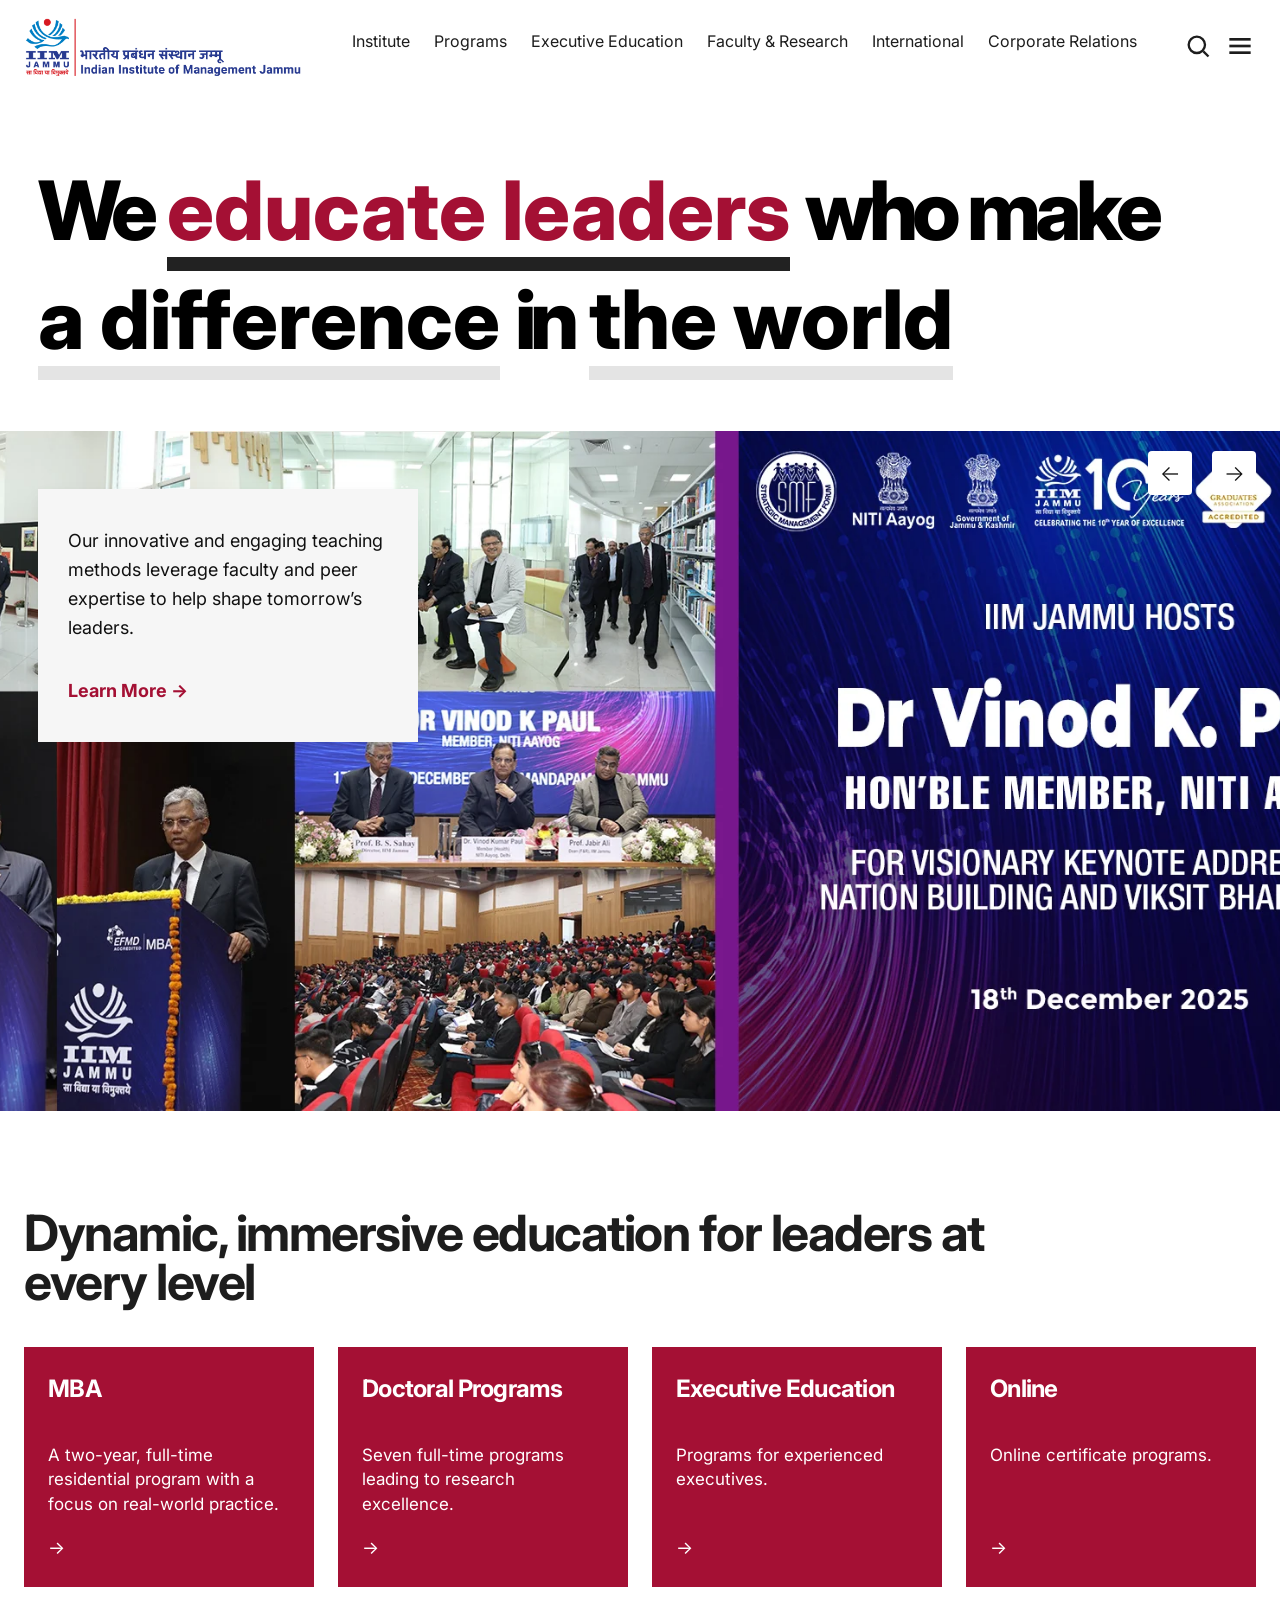
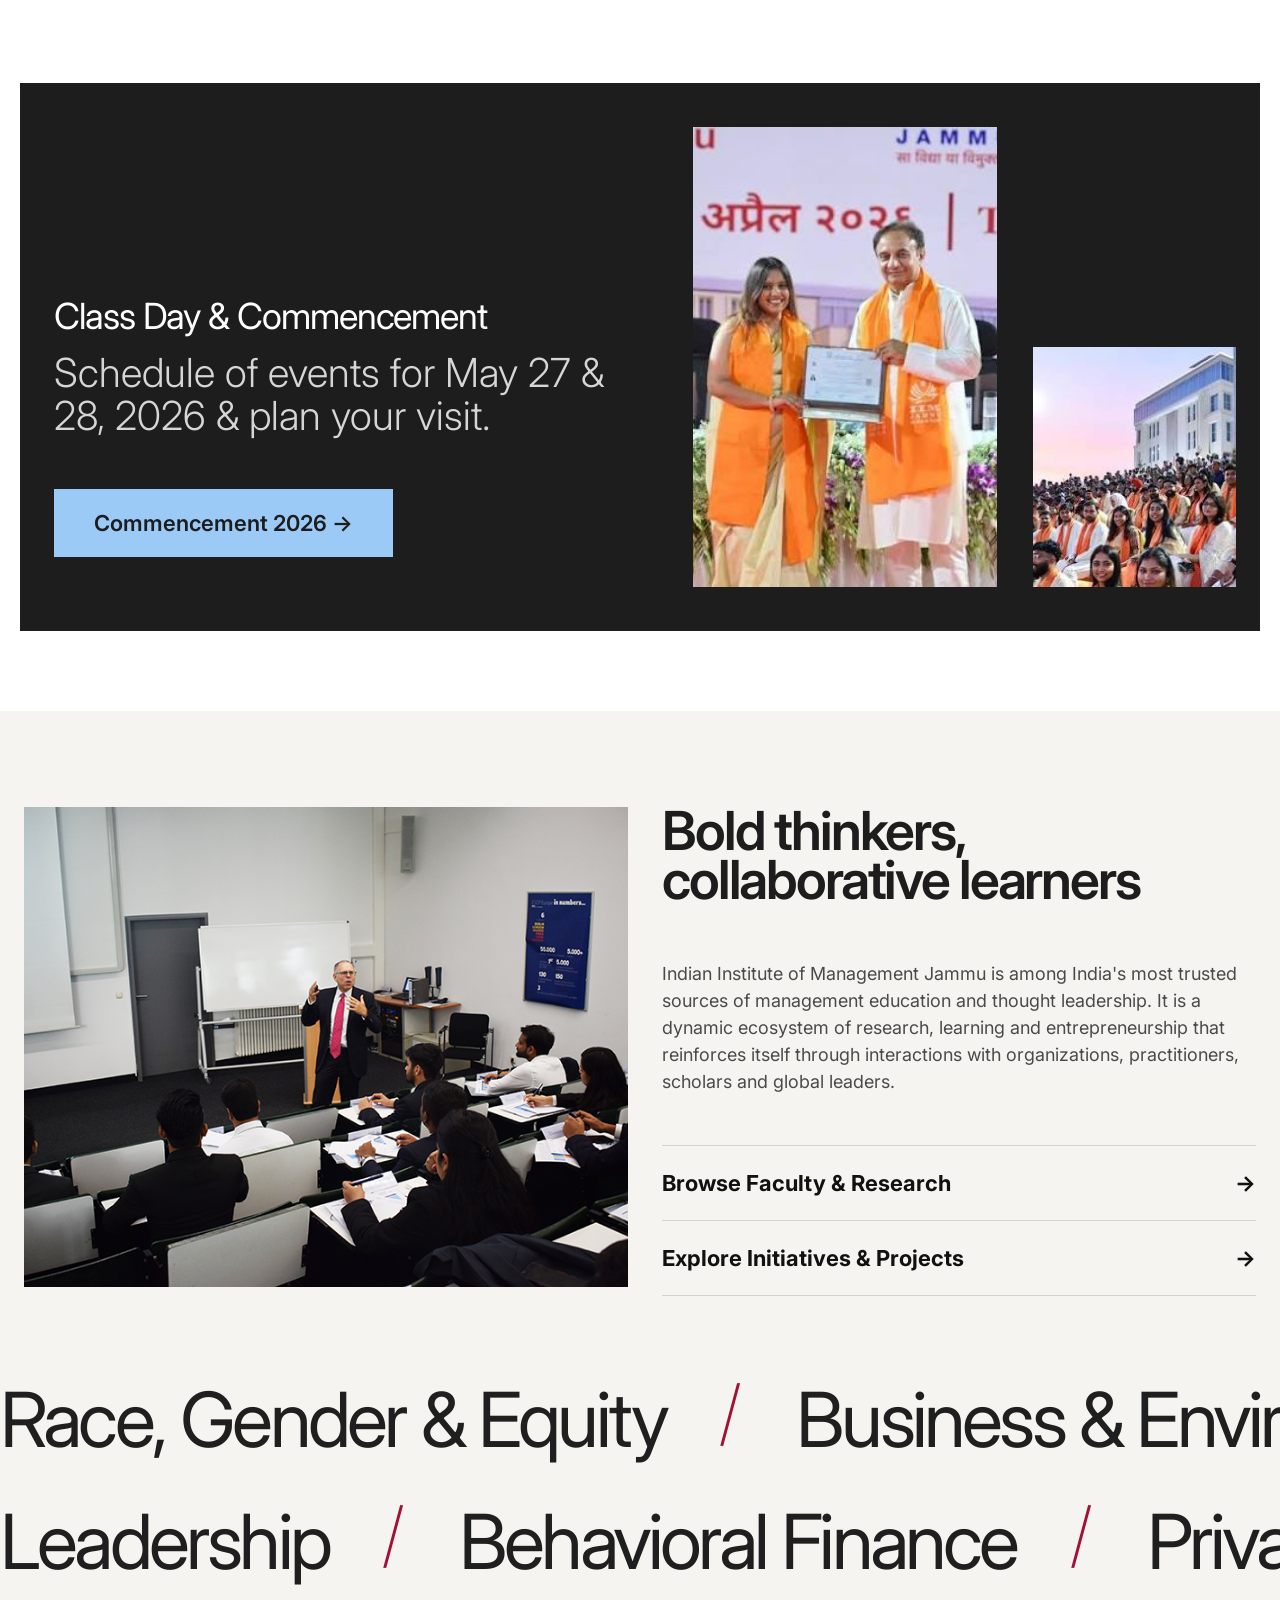
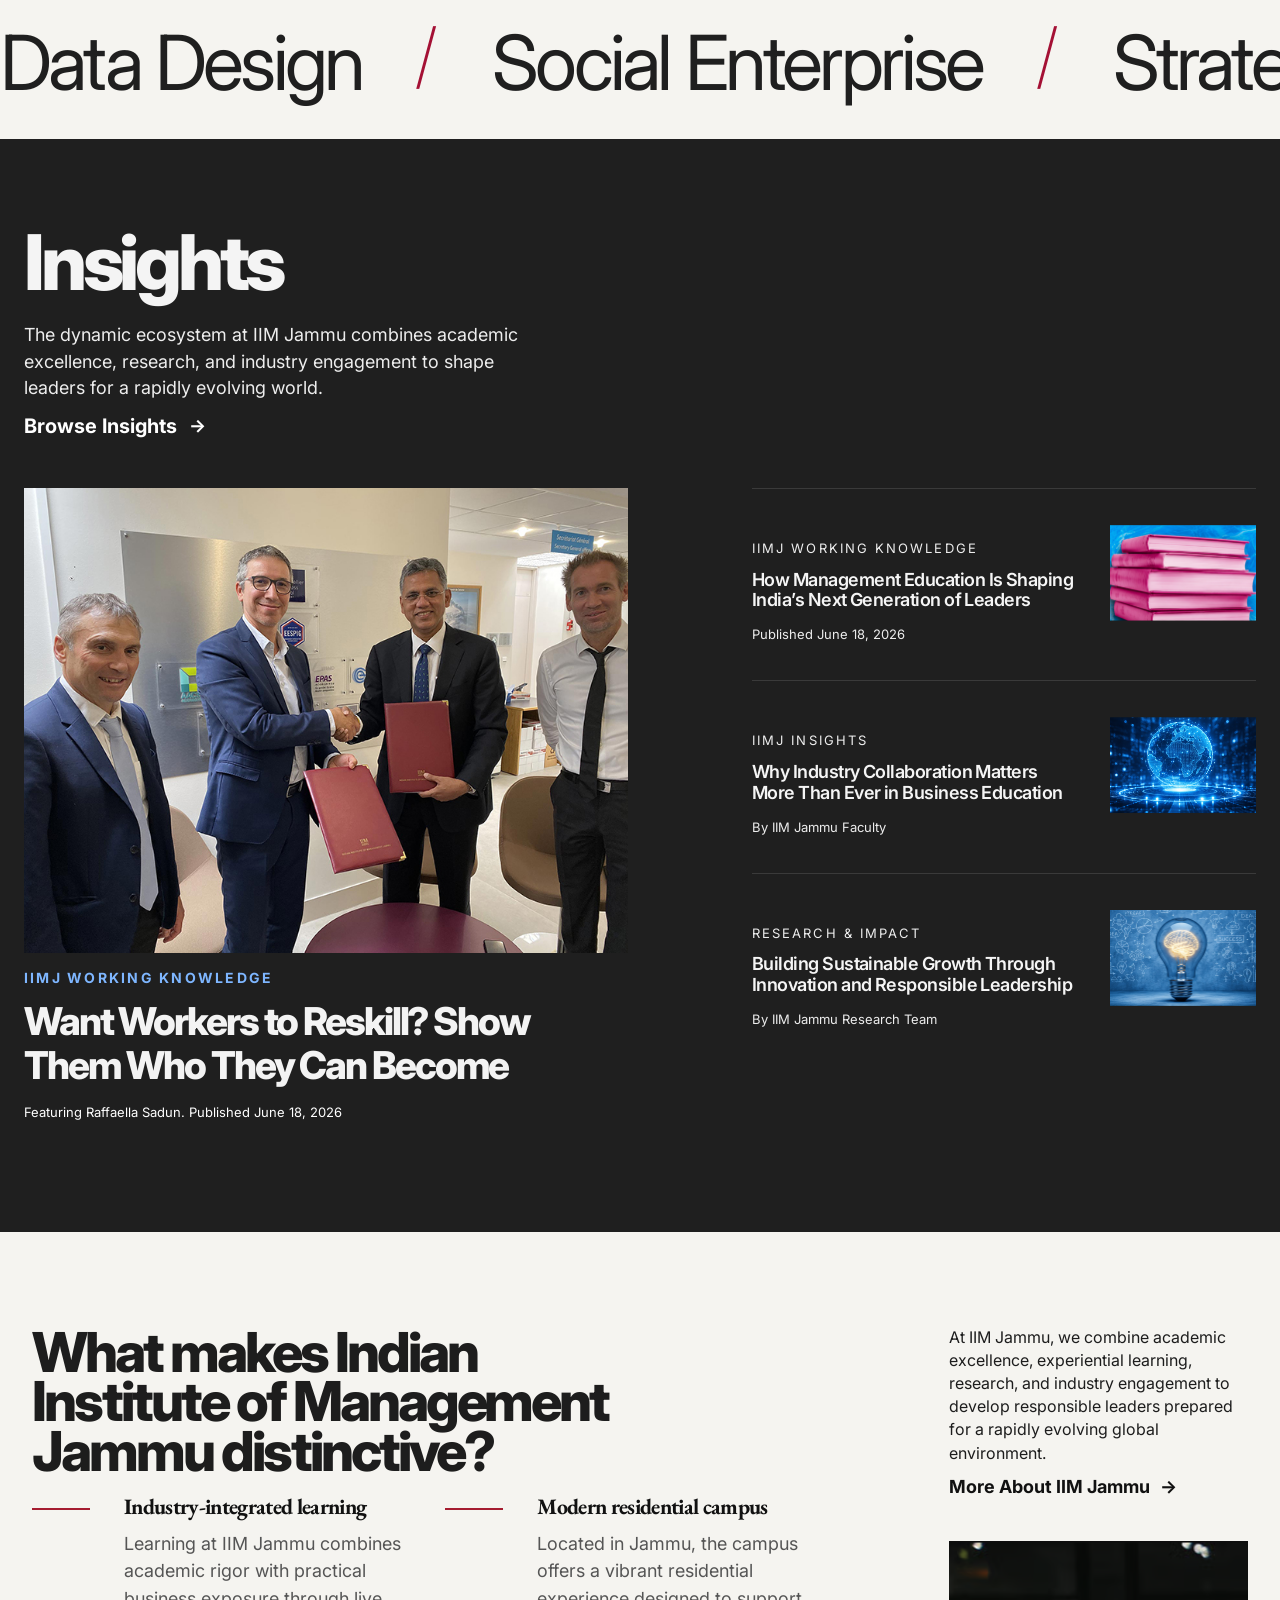
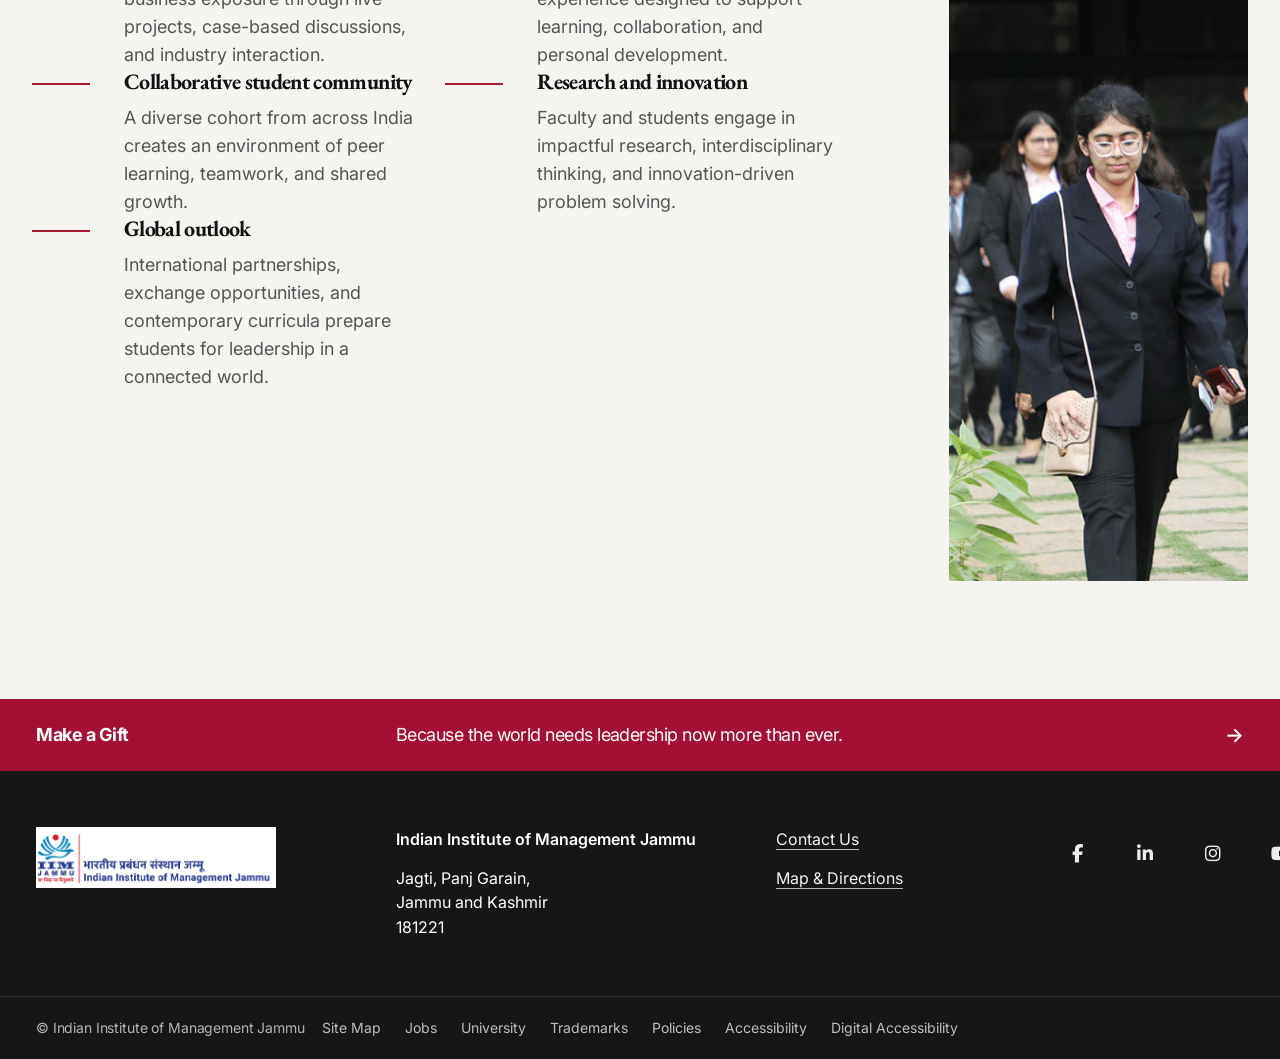
==== index.html @ bc2ea393 "Updated homepage layout and navigation" ====
<!doctype html>
<html lang="en">
  <head>
    <meta charset="UTF-8" />
    <meta name="viewport" content="width=device-width, initial-scale=1.0" />
    <title>IIM Jammu</title>
    <!-- Bootstrap Local -->
    <link rel="stylesheet" href="assets/vendor/bootstrap/bootstrap.min.css" />
    <!-- Google Fonts -->
    <link rel="preconnect" href="https://fonts.googleapis.com" />
    <link rel="preconnect" href="https://fonts.gstatic.com" crossorigin />
    <link
      href="https://fonts.googleapis.com/css2?family=EB+Garamond:wght@400;500;700;800&family=Inter:wght@300;400;500;600;700&display=swap"
      rel="stylesheet"
    />
    <link
      rel="stylesheet"
      href="https://cdnjs.cloudflare.com/ajax/libs/font-awesome/6.7.2/css/all.min.css"
    />
    <!-- Main CSS -->
    <link rel="stylesheet" href="assets/css/main.css" />
    <!-- Header (Home only) -->
    <link rel="stylesheet" href="assets/css/header-home.css" />
  </head>
  <body>
    <header class="site-header header--transparent">
      <div class="container-fluid">
        <div class="header-left">
          <!-- Logo -->

          <div class="site-logo">
            <a href="index.html">
              <img src="assets/images/logo/logo_0.png" alt="IIMJ Logo" />

              <!-- <span>IIM Jammu</span> -->
            </a>
          </div>
        </div>
        <div class="header-center">
          <!-- Desktop Navigation -->

          <nav class="desktop-nav">
            <ul class="nav-list">
              <li class="nav-item">
                <button class="nav-link">Institute</button>
                <div class="dropdown">
                  <ul class="dropdown-list">
                    <li>
                      <a href="about.html"> About IIMJ </a>
                    </li>

                    <li>
                      <a href="#"> Board of Governors </a>
                    </li>

                    <li>
                      <a href="#"> Alumni </a>
                    </li>

                    <li>
                      <a href="#"> Organisation Structure </a>
                    </li>

                    <li>
                      <a href="#"> Vision, Mission & Core <br />Values </a>
                    </li>

                    <li>
                      <a href="#"> Library </a>
                    </li>

                    <li>
                      <a href="#"> Director's Message </a>
                    </li>

                    <li>
                      <a href="#"> Infrastructure </a>
                    </li>
                  </ul>
                </div>
              </li>

              <li class="nav-item">
                <button class="nav-link">Programs</button>
                <div class="dropdown">
                  <ul class="dropdown-list">
                    <li>
                      <a href="#"> Academic Programs </a>
                    </li>

                    <li>
                      <a href="#"> Doctoral Program </a>
                    </li>

                    <li>
                      <a href="#"> Executive Programs </a>
                    </li>

                    <li>
                      <a href="#"> Certificate Programs </a>
                    </li>
                  </ul>
                </div>
              </li>

              <li class="nav-item">
                <button class="nav-link">Executive Education</button>
                <div class="dropdown">
                  <ul class="dropdown-list">
                    <li>
                      <a href="#"> Management Development Program </a>
                    </li>

                    <li>
                      <a href="#"> Faculty Development <br />Program </a>
                    </li>

                    <li>
                      <a href="#"> Consultancy </a>
                    </li>
                  </ul>
                </div>
              </li>

              <li class="nav-item">
                <button class="nav-link">Faculty & Research</button>
                <div class="dropdown">
                  <ul class="dropdown-list">
                    <li>
                      <a href="#"> Faculty </a>
                    </li>

                    <li>
                      <a href="#"> Research@IIMJ </a>
                    </li>

                    <li>
                      <a href="#"> Centre of Excellence </a>
                    </li>
                  </ul>
                </div>
              </li>

              <li class="nav-item">
                <button class="nav-link">International</button>
                <div class="dropdown">
                  <ul class="dropdown-list">
                    <li>
                      <a href="#"> About IR </a>
                    </li>

                    <li>
                      <a href="#"> Exchange Programs </a>
                    </li>

                    <li>
                      <a href="#"> Our Partners </a>
                    </li>

                    <li>
                      <a href="#"> Gallery </a>
                    </li>

                    <li>
                      <a href="#"> Contact Us </a>
                    </li>
                  </ul>
                </div>
              </li>

              <li class="nav-item">
                <button class="nav-link">Corporate Relations</button>
                <div class="dropdown">
                  <ul class="dropdown-list">
                    <li>
                      <a href="#"> Overview </a>
                    </li>

                    <li>
                      <a href="#"> Placement Process and Calendar </a>
                    </li>

                    <li>
                      <a href="#"> Summer Placements </a>
                    </li>

                    <li>
                      <a href="#"> Final Placements </a>
                    </li>

                    <li>
                      <a href="#"> Industry Interaction </a>
                    </li>

                    <li>
                      <a href="#"> Contact Us </a>
                    </li>
                  </ul>
                </div>
              </li>

              <!-- <li class="nav-item">
                <button class="nav-link">Life@IIMJ</button>
                <div class="dropdown">
                  <ul class="dropdown-list"></ul>
                </div>
              </li> -->
            </ul>
          </nav>
        </div>
        <div class="header-right">
          <!-- 3. Header Actions -->
          <!-- <div class="header-actions">
            <button class="header-search">Search</button>
            <button class="header-hamburger" data-menu-toggle>Menu</button>
          </div> -->
          <div class="header-actions">
            <!-- Search -->

            <button class="header-search" aria-label="Search">
              <svg
                width="28"
                height="28"
                viewBox="0 0 24 24"
                fill="none"
                stroke="currentColor"
                stroke-width="2"
              >
                <circle cx="11" cy="11" r="7"></circle>

                <line x1="16.6" y1="16.6" x2="21" y2="21"></line>
              </svg>
            </button>

            <!-- Menu -->

            <button class="header-hamburger" data-menu-toggle aria-label="Menu">
              <svg
                width="32"
                height="32"
                viewBox="0 0 24 24"
                fill="none"
                stroke="currentColor"
                stroke-width="2"
              >
                <line x1="4" y1="7" x2="20" y2="7"></line>

                <line x1="4" y1="12" x2="20" y2="12"></line>

                <line x1="4" y1="17" x2="20" y2="17"></line>
              </svg>
            </button>
          </div>
        </div>
        <!-- 4. Mobile Overlay -->
        <!-- =====================================================
OVERLAY MENU
STEP 4.13
Vertical Navigation
===================================================== -->

        <div class="global-menu">
          <!-- ==================================
  TOP
  =================================== -->

          <div class="global-menu-top">
            <!-- logo -->

            <a href="index.html" class="overlay-logo">
              <img src="assets/images/logo/logo_0.png" alt="IIM Jammu" />
            </a>

            <!-- actions -->

            <div class="overlay-actions">
              <!-- Search -->

              <button class="overlay-search" aria-label="Search">
                <svg
                  width="26"
                  height="26"
                  viewBox="0 0 24 24"
                  fill="none"
                  stroke="currentColor"
                  stroke-width="1.8"
                  stroke-linecap="round"
                  stroke-linejoin="round"
                >
                  <circle cx="11" cy="11" r="7"></circle>

                  <line x1="16.6" y1="16.6" x2="21" y2="21"></line>
                </svg>
              </button>

              <!-- Close -->

              <button class="menu-close" aria-label="Close">
                <svg
                  width="26"
                  height="26"
                  viewBox="0 0 24 24"
                  fill="none"
                  stroke="currentColor"
                  stroke-width="1.8"
                  stroke-linecap="round"
                  stroke-linejoin="round"
                >
                  <line x1="5" y1="5" x2="19" y2="19"></line>

                  <line x1="19" y1="5" x2="5" y2="19"></line>
                </svg>
              </button>
            </div>
          </div>

          <!-- ==================================
  MIDDLE
  =================================== -->

          <div class="global-menu-middle">
            <!-- LEFT -->

            <div class="global-menu-nav">
              <nav class="mobile-nav">
                <ul class="mobile-nav-list">
                  <li class="mobile-item">
                    <button class="mobile-link" data-panel="Institute">
                      Institute
                    </button>
                  </li>

                  <li class="mobile-item">
                    <button class="mobile-link" data-panel="Programs">
                      Programs
                    </button>
                  </li>

                  <li class="mobile-item">
                    <button
                      class="mobile-link"
                      data-panel="Executive Education"
                    >
                      Executive Education
                    </button>
                  </li>

                  <li class="mobile-item">
                    <button class="mobile-link" data-panel="Faculty & Research">
                      Faculty & Research
                    </button>
                  </li>

                  <li class="mobile-item">
                    <button class="mobile-link" data-panel="International">
                      International
                    </button>
                  </li>

                  <li class="mobile-item">
                    <button
                      class="mobile-link"
                      data-panel="Corporate Relations"
                    >
                      Corporate Relations
                    </button>
                  </li>

                  <li class="mobile-item">
                    <button class="mobile-link" data-panel="Life@IIMJ">
                      Life@IIMJ
                    </button>
                  </li>

                  <li class="mobile-item">
                    <button class="mobile-link" data-panel="Srinagar">
                      Srinagar
                    </button>
                  </li>

                  <li class="mobile-item">
                    <button class="mobile-link" data-panel="IQAC">IQAC</button>
                  </li>
                </ul>
              </nav>
            </div>

            <!-- DIVIDER -->

            <div class="global-divider"></div>

            <!-- RIGHT EMPTY -->

            <div class="global-menu-content">
              <!-- ===================================================== -->
              <!-- INSTITUTE -->
              <!-- ===================================================== -->

              <div class="menu-panel" data-panel="Institute">
                <h3 class="menu-panel-title">Institute</h3>

                <p class="menu-panel-intro">
                  Learn about IIM Jammu, its leadership, governance, campus,
                  vision and academic ecosystem.
                </p>

                <ul class="menu-panel-list">
                  <li><a href="about.html">About IIM Jammu</a></li>

                  <li><a href="#">Board of Governors</a></li>

                  <li><a href="#">Alumni</a></li>

                  <li><a href="#">Organisation Structure</a></li>

                  <li><a href="#">Vision, Mission & Core Values</a></li>

                  <li><a href="#">Library</a></li>

                  <li><a href="#">Director's Message</a></li>

                  <li><a href="#">Infrastructure</a></li>
                </ul>
              </div>

              <!-- ===================================================== -->
              <!-- PROGRAMS -->
              <!-- ===================================================== -->

              <div class="menu-panel" data-panel="Programs">
                <h3 class="menu-panel-title">Programs</h3>

                <p class="menu-panel-intro">
                  Explore management education designed for students, executives
                  and researchers.
                </p>

                <ul class="menu-panel-list">
                  <li>
                    <button
                      type="button"
                      class="submenu-trigger"
                      data-subpanel="academic-programs"
                    >
                      Academic Programs
                    </button>
                  </li>

                  <li>
                    <button
                      type="button"
                      class="submenu-trigger"
                      data-subpanel="doctoral-program"
                    >
                      Doctoral Program
                    </button>
                  </li>

                  <li>
                    <button
                      type="button"
                      class="submenu-trigger"
                      data-subpanel="executive-programs"
                    >
                      Executive Programs
                    </button>
                  </li>

                  <li>
                    <button
                      type="button"
                      class="submenu-trigger"
                      data-subpanel="certificate-programs"
                    >
                      Certificate Programs
                    </button>
                  </li>
                </ul>
              </div>

              <!-- ===================================================== -->
              <!-- EXECUTIVE EDUCATION -->
              <!-- ===================================================== -->

              <div class="menu-panel" data-panel="Executive Education">
                <h3 class="menu-panel-title">Executive Education</h3>

                <p class="menu-panel-intro">
                  Professional learning designed for organizations and
                  experienced managers.
                </p>

                <ul class="menu-panel-list">
                  <li>
                    <button
                      type="button"
                      class="submenu-trigger"
                      data-subpanel="management-development-program"
                    >
                      Management Development Program
                    </button>
                  </li>

                  <li>
                    <button
                      type="button"
                      class="submenu-trigger"
                      data-subpanel="faculty-development-program"
                    >
                      Faculty Development Program
                    </button>
                  </li>

                  <li>
                    <button
                      type="button"
                      class="submenu-trigger"
                      data-subpanel="consultancy"
                    >
                      Consultancy
                    </button>
                  </li>
                </ul>
              </div>

              <!-- ===================================================== -->
              <!-- FACULTY -->
              <!-- ===================================================== -->

              <div class="menu-panel" data-panel="Faculty & Research">
                <h3 class="menu-panel-title">Faculty & Research</h3>

                <p class="menu-panel-intro">
                  Discover faculty expertise, research centres and impactful
                  scholarly work.
                </p>

                <ul class="menu-panel-list">
                  <li>
                    <button
                      type="button"
                      class="submenu-trigger"
                      data-subpanel="faculty"
                    >
                      Faculty
                    </button>
                  </li>
                  <li>
                    <button
                      type="button"
                      class="submenu-trigger"
                      data-subpanel="research"
                    >
                      Research@IIMJ
                    </button>
                  </li>

                  <li>
                    <button
                      type="button"
                      class="submenu-trigger"
                      data-subpanel="centre-of-excellence"
                    >
                      Centre of Excellence
                    </button>
                  </li>
                </ul>
              </div>

              <!-- ===================================================== -->
              <!-- INTERNATIONAL -->
              <!-- ===================================================== -->

              <div class="menu-panel" data-panel="International">
                <h3 class="menu-panel-title">International</h3>

                <p class="menu-panel-intro">
                  Build global perspectives through exchange programmes and
                  collaborations.
                </p>

                <ul class="menu-panel-list">
                  <li><a href="#">About IR</a></li>

                  <li><a href="#">Exchange Programs</a></li>

                  <li><a href="#">Our Partners</a></li>

                  <li><a href="#">Gallery</a></li>

                  <li><a href="#">Contact Us</a></li>
                </ul>
              </div>

              <!-- ===================================================== -->
              <!-- CORPORATE -->
              <!-- ===================================================== -->

              <div class="menu-panel" data-panel="Corporate Relations">
                <h3 class="menu-panel-title">Corporate Relations</h3>

                <p class="menu-panel-intro">
                  Strengthening partnerships between industry and academia.
                </p>

                <ul class="menu-panel-list">
                  <li><a href="#">Overview</a></li>

                  <li><a href="#">Chairpersons's Message</a></li>

                  <li><a href="#">Placement Process and Calendar</a></li>

                  <li><a href="#">List of Past Recruiters</a></li>

                  <li><a href="#">Summer Placements</a></li>

                  <li><a href="#">Final Placements</a></li>

                  <li><a href="#">Industry Interaction</a></li>

                  <li><a href="#">Contact Us</a></li>

                  <li><a href="#">Placements at a glance</a></li>
                </ul>
              </div>

              <!-- ===================================================== -->
              <!-- LIFE -->
              <!-- ===================================================== -->

              <div class="menu-panel" data-panel="Life@IIMJ">
                <h3 class="menu-panel-title">Life@IIMJ</h3>

                <p class="menu-panel-intro">
                  Experience campus life, student clubs and residential
                  learning.
                </p>

                <ul class="menu-panel-list">
                  <li><a href="#">Student Council</a></li>

                  <li><a href="#">Student Clubs and Committees</a></li>

                  <li><a href="#">Sports Facilities</a></li>

                  <li><a href="#">Gym</a></li>

                  <li><a href="#">Mess</a></li>

                  <li><a href="#">Campus</a></li>

                  <li><a href="#">Photo Gallery</a></li>

                  <li><a href="#">Contact Details</a></li>
                </ul>
              </div>

              <!-- ===================================================== -->
              <!-- SRINAGAR -->
              <!-- ===================================================== -->

              <div class="menu-panel" data-panel="Srinagar">
                <h3 class="menu-panel-title">Srinagar</h3>

                <p class="menu-panel-intro">
                  Learn more about IIM Jammu's Srinagar campus.
                </p>

                <ul class="menu-panel-list">
                  <li><a href="#">Overview</a></li>

                  <li><a href="#">Srinagar Campus</a></li>
                </ul>
              </div>

              <!-- ===================================================== -->
              <!-- IQAC -->
              <!-- ===================================================== -->

              <div class="menu-panel" data-panel="IQAC">
                <h3 class="menu-panel-title">IQAC</h3>

                <p class="menu-panel-intro">
                  Ensuring continuous quality enhancement in academics and
                  administration.
                </p>

                <ul class="menu-panel-list">
                  <li><a href="#">About IQAC</a></li>

                  <li><a href="#">IQAC Team</a></li>

                  <li><a href="#">Contact Us</a></li>
                </ul>
              </div>
            </div>
            <div class="global-divider submenu-divider"></div>
            <div class="global-menu-subcontent">
              <div class="submenu-panel" data-subpanel="academic-programs">
                <h3 class="submenu-title">Academic Programs</h3>

                <p class="submenu-intro">
                  Explore degree programmes offered at IIM Jammu.
                </p>

                <ul class="submenu-list">
                  <li>
                    <a href="#">Master of Business Administration (MBA)</a>
                  </li>

                  <li><a href="#">MBA (Healthcare)</a></li>

                  <li><a href="#">MBA (AI & Business Analytics)</a></li>

                  <li><a href="#">Dual Degree (B.Tech + MBA)</a></li>

                  <li><a href="#">IPM (BBA + MBA)</a></li>

                  <li><a href="#">eBBA</a></li>

                  <li><a href="#">Executive MBA</a></li>

                  <li><a href="#">Admissions</a></li>
                </ul>
              </div>
              <div class="submenu-panel" data-subpanel="doctoral-program">
                <h3 class="submenu-title">Doctoral Program</h3>

                <p class="submenu-intro">
                  Full-time doctoral research programmes.
                </p>

                <ul class="submenu-list">
                  <li><a href="#">PhD Program at a Glance</a></li>

                  <li><a href="#">PhD Admission Policy</a></li>

                  <li><a href="#">PhD (Working Professionals)</a></li>

                  <li><a href="#">Programme Structure</a></li>
                </ul>
              </div>
              <div class="submenu-panel" data-subpanel="executive-programs">
                <h3 class="submenu-title">Executive Programs</h3>

                <p class="submenu-intro">
                  Professional development for executives.
                </p>

                <ul class="submenu-list">
                  <li><a href="#">Management Development Programs</a></li>

                  <li><a href="#">Faculty Development Programs</a></li>
                </ul>
              </div>
              <div class="submenu-panel" data-subpanel="certificate-programs">
                <h3 class="submenu-title">Certificate Programs</h3>

                <p class="submenu-intro">
                  Short-duration certificate programmes.
                </p>

                <ul class="submenu-list">
                  <li><a href="#">Mahatma Gandhi National Fellowship</a></li>
                </ul>
              </div>

              <!-- ===================================================== -->
              <!-- MANAGEMENT DEVELOPMENT PROGRAM -->
              <!-- ===================================================== -->

              <div
                class="submenu-panel"
                data-subpanel="management-development-program"
              >
                <h3 class="submenu-title">Management Development Program</h3>

                <p class="submenu-intro">
                  Executive learning programmes designed to strengthen
                  leadership, managerial capability and organizational
                  excellence.
                </p>

                <ul class="submenu-list">
                  <li><a href="#">Open Management Development Program</a></li>

                  <li><a href="#">In-Company Programs</a></li>

                  <li><a href="#">Certificate Programs (e-MDPs)</a></li>
                </ul>
              </div>

              <!-- ===================================================== -->
              <!-- FACULTY DEVELOPMENT PROGRAM -->
              <!-- ===================================================== -->

              <div
                class="submenu-panel"
                data-subpanel="faculty-development-program"
              >
                <h3 class="submenu-title">Faculty Development Program</h3>

                <p class="submenu-intro">
                  Programmes that enhance teaching excellence, research
                  capability and academic leadership.
                </p>

                <ul class="submenu-list">
                  <li><a href="#">Faculty Development Program</a></li>
                </ul>
              </div>

              <!-- ===================================================== -->
              <!-- CONSULTANCY -->
              <!-- ===================================================== -->

              <div class="submenu-panel" data-subpanel="consultancy">
                <h3 class="submenu-title">Consultancy</h3>

                <p class="submenu-intro">
                  Faculty-led consulting services that address strategic,
                  operational and organizational challenges.
                </p>

                <ul class="submenu-list">
                  <li><a href="#">Consultancy</a></li>
                </ul>
              </div>
              <div class="submenu-panel" data-subpanel="faculty">
                <h3 class="submenu-title">Faculty</h3>

                <p class="submenu-intro">
                  Meet the distinguished faculty members driving excellence in
                  teaching, research and thought leadership.
                </p>

                <ul class="submenu-list">
                  <li><a href="#">Faculty Directory A to Z</a></li>

                  <li><a href="#">Area-wise Faculty</a></li>

                  <li><a href="#">Visiting Faculty</a></li>

                  <li><a href="#">Honours and Achievements</a></li>

                  <li><a href="#">Faculty Login</a></li>
                </ul>
              </div>
              <div class="submenu-panel" data-subpanel="research">
                <h3 class="submenu-title">Research@IIMJ</h3>

                <p class="submenu-intro">
                  Explore the institute's scholarly publications, research
                  output and intellectual contributions.
                </p>

                <ul class="submenu-list">
                  <li><a href="#">Research Papers</a></li>

                  <li><a href="#">Conference Papers</a></li>

                  <li><a href="#">Working Papers</a></li>

                  <li><a href="#">Books Published</a></li>

                  <li><a href="#">Book Chapters</a></li>

                  <li><a href="#">Case Study</a></li>
                </ul>
              </div>
              <div class="submenu-panel" data-subpanel="centre-of-excellence">
                <h3 class="submenu-title">Centre of Excellence</h3>

                <p class="submenu-intro">
                  Dedicated centres promoting innovation, entrepreneurship,
                  inclusion, governance and societal impact.
                </p>

                <ul class="submenu-list">
                  <li>
                    <a href="#"
                      >Center for Entrepreneurship, Innovation & Skill
                      Development</a
                    >
                  </li>

                  <li><a href="#">Center for Small Business Development</a></li>

                  <li><a href="#">Centre for Diversity & Inclusion</a></li>

                  <li><a href="#">Ānandam: The Center for Happiness</a></li>

                  <li>
                    <a href="#"
                      >Centre for Innovation and Transformation in Governance
                      (CITaG)</a
                    >
                  </li>
                </ul>
              </div>
            </div>
          </div>

          <!-- ==================================
  BOTTOM
  =================================== -->

          <div class="global-menu-bottom">
            <div class="footer-block footer-social">
              <a href="#" aria-label="Facebook">
                <i class="fa-brands fa-facebook-f"></i>
              </a>

              <a href="#" aria-label="LinkedIn">
                <i class="fa-brands fa-linkedin-in"></i>
              </a>

              <a href="#" aria-label="Instagram">
                <i class="fa-brands fa-instagram"></i>
              </a>

              <a href="#" aria-label="YouTube">
                <i class="fa-brands fa-youtube"></i>
              </a>

              <a href="#" aria-label="Apple Podcast">
                <i class="fa-brands fa-apple"></i>
              </a>

              <a href="#" aria-label="Twitter">
                <i class="fa-brands fa-tiktok"></i>
              </a>
            </div>
          </div>
        </div>
      </div>
    </header>
    <main>
      <!-- =====================================================
SECTION 1 — MISSION TOPPER
===================================================== -->

      <section class="mission-topper">
        <!-- TEXT AREA -->

        <div class="mission-content">
          <h1 class="mission-title">
            We

            <button class="mission-keyword is-active" data-index="0">
              educate leaders
            </button>

            who make

            <button class="mission-keyword" data-index="1">a difference</button>

            in

            <button class="mission-keyword" data-index="2">the world</button>
          </h1>
        </div>

        <!-- IMAGE AREA -->

        <div class="mission-media">
          <div class="mission-bg"></div>

          <!-- CARD INSIDE IMAGE -->

          <div class="mission-card">
            <p class="mission-text">Temporary mission text.</p>

            <a href="#" class="mission-card-link">
              Learn More

              <span>→</span>
            </a>
          </div>

          <!-- ARROWS -->

          <button class="mission-arrow mission-prev" aria-label="Previous">
            ←
          </button>

          <button class="mission-arrow mission-next" aria-label="Next">
            →
          </button>
        </div>
      </section>

      <!-- =====================================================
SECTION 2 — PROGRAMS TEASE
===================================================== -->

      <section class="programs-tease">
        <div class="container-fluid">
          <h2 class="programs-heading">
            Dynamic, immersive education for leaders at<br />
            every level
          </h2>

          <div class="row g-4">
            <!-- CARD 1 -->

            <div class="col-md-3">
              <a href="#" class="program-card">
                <div
                  class="program-image"
                  style="
                    background-image: url(&quot;assets/images/programs/mba.webp&quot;);
                  "
                ></div>

                <div class="program-overlay"></div>

                <div class="program-content">
                  <h3>MBA</h3>

                  <p>
                    A two-year, full-time residential program with a focus on
                    real-world practice.
                  </p>

                  <span class="program-arrow">→</span>
                </div>
              </a>
            </div>

            <!-- CARD 2 -->

            <div class="col-md-3">
              <a href="#" class="program-card">
                <div
                  class="program-image"
                  style="
                    background-image: url(&quot;assets/images/programs/doctoral.webp&quot;);
                  "
                ></div>

                <div class="program-overlay"></div>

                <div class="program-content">
                  <h3>Doctoral Programs</h3>

                  <p>
                    Seven full-time programs leading to research excellence.
                  </p>

                  <span class="program-arrow"> → </span>
                </div>
              </a>
            </div>

            <!-- CARD 3 -->

            <div class="col-md-3">
              <a href="#" class="program-card">
                <div
                  class="program-image"
                  style="
                    background-image: url(&quot;assets/images/programs/executive.webp&quot;);
                  "
                ></div>

                <div class="program-overlay"></div>

                <div class="program-content">
                  <h3>Executive Education</h3>

                  <p>Programs for experienced executives.</p>

                  <span class="program-arrow"> → </span>
                </div>
              </a>
            </div>

            <!-- CARD 4 -->

            <div class="col-md-3">
              <a href="#" class="program-card">
                <div
                  class="program-image"
                  style="
                    background-image: url(&quot;assets/images/programs/online.webp&quot;);
                  "
                ></div>

                <div class="program-overlay"></div>

                <div class="program-content">
                  <h3>Online</h3>

                  <p>Online certificate programs.</p>

                  <span class="program-arrow"> → </span>
                </div>
              </a>
            </div>
          </div>
        </div>
      </section>
      <!-- =====================================================
SECTION 3 — COMMENCEMENT CTA
===================================================== -->

      <section class="commencement">
        <div class="container-fluid">
          <div class="commencement-inner">
            <!-- LEFT SIDE -->

            <div class="commencement-content">
              <h2 class="commencement-title">Class Day & Commencement</h2>

              <p class="commencement-text">
                Schedule of events for May 27 & 28, 2026 & plan your visit.
              </p>

              <a href="#" class="commencement-btn"> Commencement 2026 → </a>
            </div>

            <!-- RIGHT SIDE IMAGES -->

            <div class="commencement-media">
              <div class="commencement-image commencement-image-large">
                <img src="assets/images/commencement/convo.jfif" alt="" />
              </div>

              <div class="commencement-image commencement-image-small">
                <img src="assets/images/commencement/convo2.jfif" alt="" />
              </div>
            </div>
          </div>
        </div>
      </section>
      <!-- =====================================================
SECTION 4 — BOLD THINKERS
===================================================== -->

      <section class="bold-thinkers">
        <div class="container-fluid">
          <div class="row align-items-stretch">
            <!-- LEFT IMAGE -->

            <div class="col-md-6">
              <div class="bold-image">
                <img src="assets/images/bold/bold.jpg" alt="Faculty teaching" />
              </div>
            </div>

            <!-- RIGHT CONTENT -->

            <div class="col-md-6">
              <div class="bold-content">
                <h2 class="bold-title">
                  Bold thinkers,<br />

                  collaborative learners
                </h2>

                <p class="bold-text">
                  Indian Institute of Management Jammu is among India's most
                  trusted sources of management education and thought
                  leadership. It is a dynamic ecosystem of research, learning
                  and entrepreneurship that reinforces itself through
                  interactions with organizations, practitioners, scholars and
                  global leaders.
                </p>

                <div class="bold-links">
                  <a href="#" class="bold-link">
                    Browse Faculty & Research

                    <span>→</span>
                  </a>

                  <a href="#" class="bold-link">
                    Explore Initiatives & Projects

                    <span>→</span>
                  </a>
                </div>
              </div>
            </div>
          </div>
        </div>
      </section>
      <!-- =====================================================
SECTION 5 — KEYWORD-SCROLL
===================================================== -->

      <section class="keyword-scroll">
        <div class="keyword-track">
          <div class="keyword-strip">
            <span>Race, Gender & Equity</span>
            <span class="divider">/</span>

            <span>Business & Environment</span>
            <span class="divider">/</span>

            <span>Emerging Markets</span>
          </div>
        </div>

        <div class="keyword-track">
          <div class="keyword-strip">
            <span>Leadership</span>
            <span class="divider">/</span>

            <span>Behavioral Finance</span>
            <span class="divider">/</span>

            <span>Private Capital</span>
          </div>
        </div>

        <div class="keyword-track">
          <div class="keyword-strip">
            <span>Data Design</span>
            <span class="divider">/</span>

            <span>Social Enterprise</span>
            <span class="divider">/</span>

            <span>Strategy</span>
          </div>
        </div>
      </section>

      <!-- =====================================================
SECTION 6 — INSIGHTS-SECTION
===================================================== -->
      <section class="insights-section">
        <div class="container-fluid">
          <!-- HEADER -->

          <div class="row">
            <div class="col-lg-5">
              <h2 class="insights-heading">Insights</h2>

              <p class="insights-copy">
                The dynamic ecosystem at IIM Jammu combines academic excellence,
                research, and industry engagement to shape leaders for a rapidly
                evolving world.
              </p>

              <a href="#" class="insights-link">
                Browse Insights

                <span>→</span>
              </a>
            </div>
          </div>

          <!-- CONTENT -->

          <div class="row insights-grid">
            <!-- LEFT FEATURE -->

            <div class="col-lg-6">
              <a href="#" class="featured-article reveal">
                <div class="featured-image">
                  <img src="assets/images/home/insight-1.jpg" alt="" />
                </div>

                <div class="featured-content">
                  <p class="section-eyebrow">IIMJ Working Knowledge</p>

                  <h3>
                    Want Workers to Reskill? Show Them Who They Can Become
                  </h3>

                  <p class="article-meta">
                    Featuring Raffaella Sadun. Published June 18, 2026
                  </p>
                </div>
              </a>
            </div>

            <!-- RIGHT FEED -->

            <div class="col-lg-6">
              <div class="feed-list">
                <a href="#" class="feed-card reveal">
                  <div class="feed-text">
                    <p class="section-eyebrow">IIMJ Working Knowledge</p>

                    <h4>
                      How Management Education Is Shaping India’s Next
                      Generation of Leaders
                    </h4>

                    <p>Published June 18, 2026</p>
                  </div>

                  <img
                    src="
assets/images/home/insight-2.png
"
                  />
                </a>

                <a href="#" class="feed-card reveal">
                  <div class="feed-text">
                    <p class="section-eyebrow">IIMJ INSIGHTS</p>

                    <h4>
                      Why Industry Collaboration Matters More Than Ever in
                      Business Education
                    </h4>

                    <p>By IIM Jammu Faculty</p>
                  </div>

                  <img
                    src="
assets/images/home/insight-3.png
"
                  />
                </a>

                <a href="#" class="feed-card reveal">
                  <div class="feed-text">
                    <p class="section-eyebrow">RESEARCH & IMPACT</p>

                    <h4>
                      Building Sustainable Growth Through Innovation and
                      Responsible Leadership
                    </h4>

                    <p>By IIM Jammu Research Team</p>
                  </div>

                  <img
                    src="
assets/images/home/insight-4.png
"
                  />
                </a>
              </div>
            </div>
          </div>
        </div>
      </section>
      <!-- =====================================================
SECTION 7 — DISTINCTIVE
===================================================== -->
      <section class="distinctive">
        <div class="container-fluid">
          <div class="row">
            <!-- LEFT -->

            <div class="col-lg-8">
              <h2 class="distinctive-title">
                What makes Indian<br />
                Institute of Management <br />
                Jammu distinctive?
              </h2>

              <div class="row distinctive-grid">
                <div class="col-md-6">
                  <div class="distinctive-item">
                    <div class="distinctive-line"></div>

                    <div>
                      <h3>Industry-integrated learning</h3>

                      <p>
                        Learning at IIM Jammu combines academic rigor with
                        practical business exposure through live projects,
                        case-based discussions, and industry interaction.
                      </p>
                    </div>
                  </div>

                  <div class="distinctive-item">
                    <div class="distinctive-line"></div>

                    <div>
                      <h3>Collaborative student community</h3>

                      <p>
                        A diverse cohort from across India creates an
                        environment of peer learning, teamwork, and shared
                        growth.
                      </p>
                    </div>
                  </div>

                  <div class="distinctive-item">
                    <div class="distinctive-line"></div>

                    <div>
                      <h3>Global outlook</h3>

                      <p>
                        International partnerships, exchange opportunities, and
                        contemporary curricula prepare students for leadership
                        in a connected world.
                      </p>
                    </div>
                  </div>
                </div>

                <div class="col-md-6">
                  <div class="distinctive-item">
                    <div class="distinctive-line"></div>

                    <div>
                      <h3>Modern residential campus</h3>

                      <p>
                        Located in Jammu, the campus offers a vibrant
                        residential experience designed to support learning,
                        collaboration, and personal development.
                      </p>
                    </div>
                  </div>

                  <div class="distinctive-item">
                    <div class="distinctive-line"></div>

                    <div>
                      <h3>Research and innovation</h3>

                      <p>
                        Faculty and students engage in impactful research,
                        interdisciplinary thinking, and innovation-driven
                        problem solving.
                      </p>
                    </div>
                  </div>
                </div>
              </div>
            </div>

            <!-- RIGHT -->

            <div class="col-lg-4">
              <div class="distinctive-side">
                <p class="distinctive-copy">
                  At IIM Jammu, we combine academic excellence, experiential
                  learning, research, and industry engagement to develop
                  responsible leaders prepared for a rapidly evolving global
                  environment.
                </p>

                <a href="#" class="distinctive-link">
                  More About IIM Jammu

                  <span>→</span>
                </a>

                <div class="distinctive-image">
                  <img src="assets/images/home/distinctive.jpg" alt="" />
                </div>
              </div>
            </div>
          </div>
        </div>
      </section>
    </main>

    <footer class="site-footer">
      <!-- =========================
PRIMARY CTA
========================== -->

      <a href="#" class="footer-primary-cta">
        <div class="footer-primary-cta__wrapper">
          <div class="footer-primary-cta__title">Make a Gift</div>

          <div class="footer-primary-cta__description">
            <p>Because the world needs leadership now more than ever.</p>

            <span class="footer-primary-cta__icon"> → </span>
          </div>
        </div>
      </a>

      <!-- =========================
FOOTER CONTENT
========================== -->

      <div class="footer-content">
        <div class="footer-content__wrapper">
          <div class="footer-block">
            <img
              src="assets/images/logo/logo_0.png"
              alt="IIM Jammu Logo"
              class="footer-logo"
            />
          </div>

          <div class="footer-block">
            <p class="footer-block-title">
              Indian Institute of Management Jammu
            </p>

            <p>
              Jagti, Panj Garain,<br />
              Jammu and Kashmir <br />
              181221
            </p>
          </div>

          <div class="footer-block">
            <a href="#">Contact Us</a>

            <a href="#">Map & Directions</a>
          </div>

          <div class="footer-block footer-social">
            <a href="#" aria-label="Facebook">
              <i class="fa-brands fa-facebook-f"></i>
            </a>

            <a href="#" aria-label="LinkedIn">
              <i class="fa-brands fa-linkedin-in"></i>
            </a>

            <a href="#" aria-label="Instagram">
              <i class="fa-brands fa-instagram"></i>
            </a>

            <a href="#" aria-label="YouTube">
              <i class="fa-brands fa-youtube"></i>
            </a>

            <a href="#" aria-label="Apple Podcast">
              <i class="fa-brands fa-apple"></i>
            </a>

            <a href="#" aria-label="Twitter">
              <i class="fa-brands fa-tiktok"></i>
            </a>
          </div>
        </div>
      </div>

      <!-- =========================
LEGAL
========================== -->

      <div class="footer-legal">
        <div class="footer-legal__wrapper">
          <p>© Indian Institute of Management Jammu</p>

          <div class="footer-legal-links">
            <a href="#">Site Map</a>

            <a href="#">Jobs</a>

            <a href="#">University</a>

            <a href="#">Trademarks</a>

            <a href="#">Policies</a>

            <a href="#">Accessibility</a>

            <a href="#">Digital Accessibility</a>
          </div>
        </div>
      </div>
    </footer>
    <!-- SEARCH OVERLAY -->
    <div class="search-overlay">
      <div class="search-box">
        <div class="search-input-wrap">
          <!-- Search icon INSIDE the popup -->
          <a href="#">
            <svg
              width="26"
              height="26"
              viewBox="0 0 24 24"
              fill="none"
              stroke="currentColor"
              stroke-width="1.8"
              stroke-linecap="round"
              stroke-linejoin="round"
            >
              <circle cx="11" cy="11" r="7"></circle>
              <line x1="16.6" y1="16.6" x2="21" y2="21"></line>
            </svg>
          </a>
          <input type="text" placeholder="" />
        </div>

        <div class="search-actions">
          <a href="#" class="search-button"> View Results → </a>
        </div>
      </div>

      <button class="search-close">Close</button>
    </div>

    <script src="./assets/js/nav.js"></script>
    <script src="./assets/js/home.js"></script>
  </body>
</html>
---- assets/css/main.css ----
/* 1 Foundation */
@import url("./variables.css");
@import url("./base.css");

/* 2 Typography */
@import url("./typography.css");

/* 3 Shared Layout */
@import url("./header.css");
@import url("./footer.css");

/* 4 Components */
@import url("./components.css");

/* 5 Page Styles */
@import url("./home.css");
@import url("./about.css");
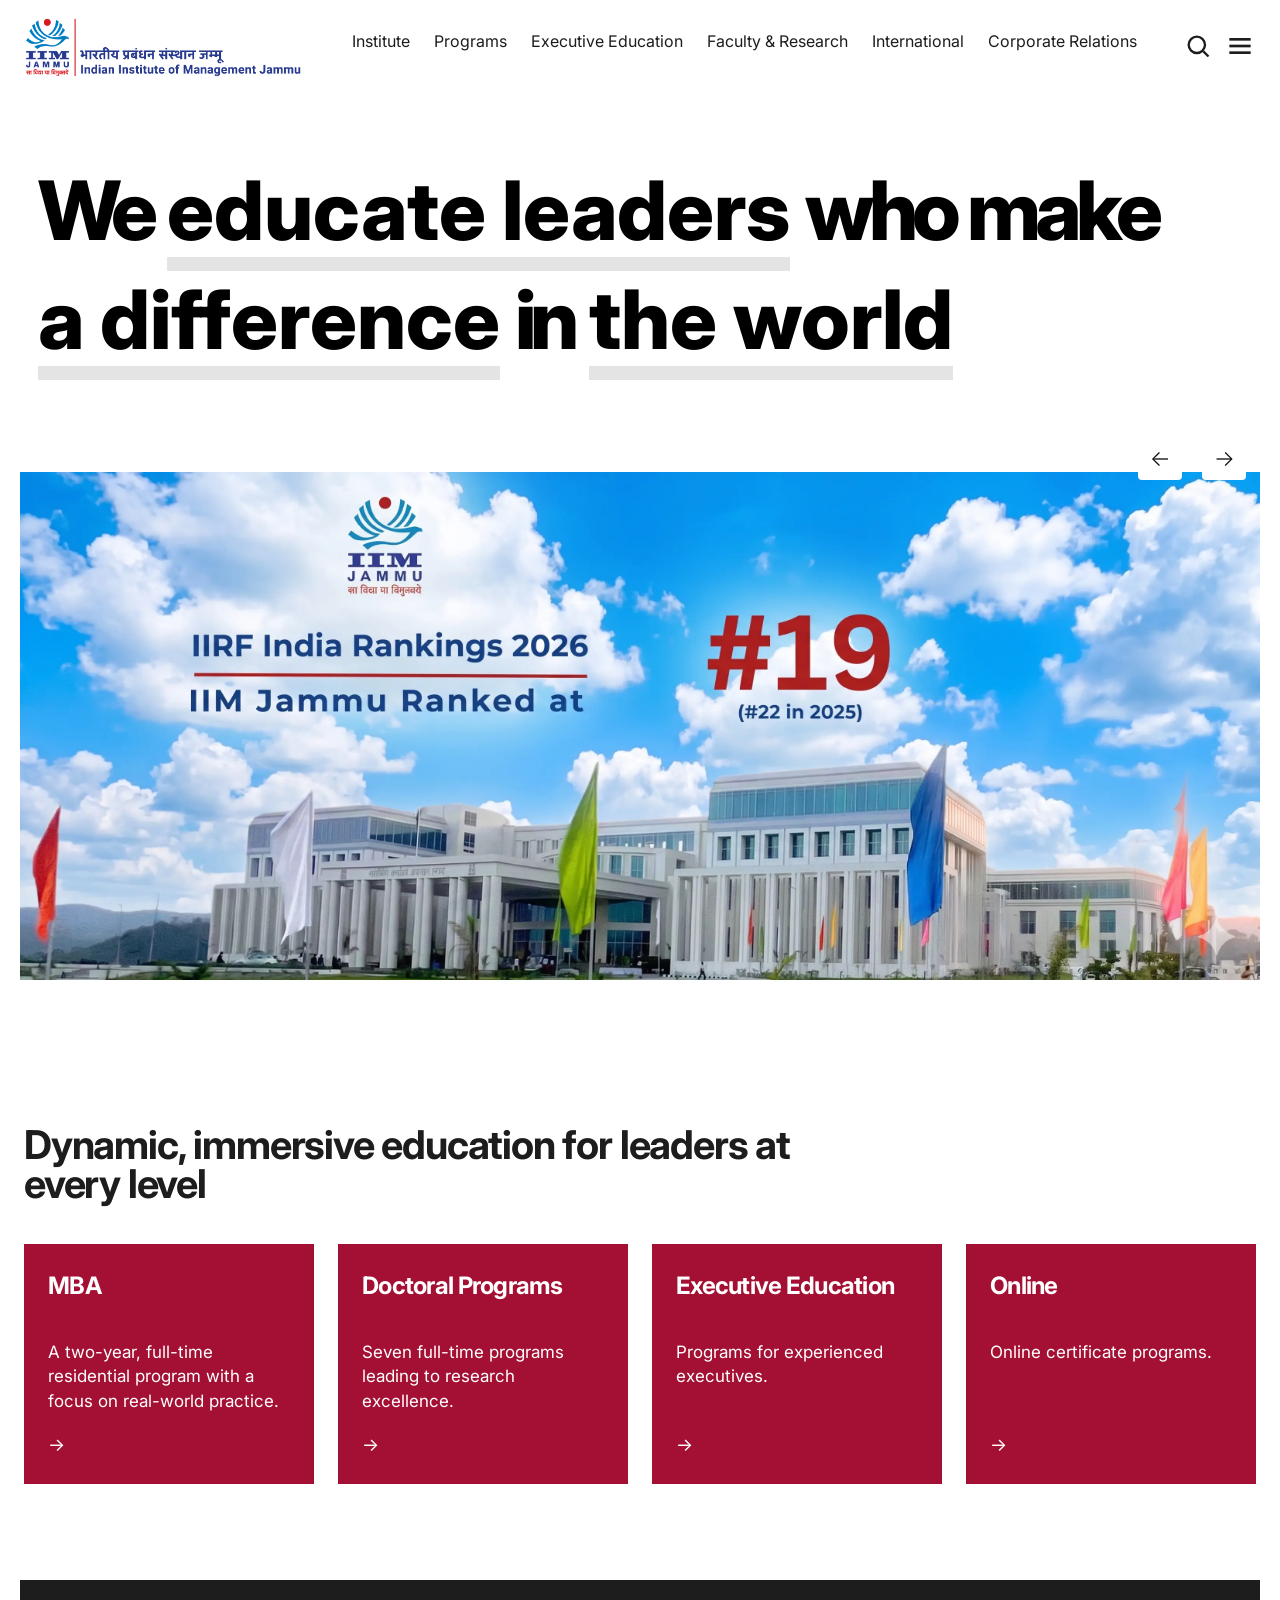
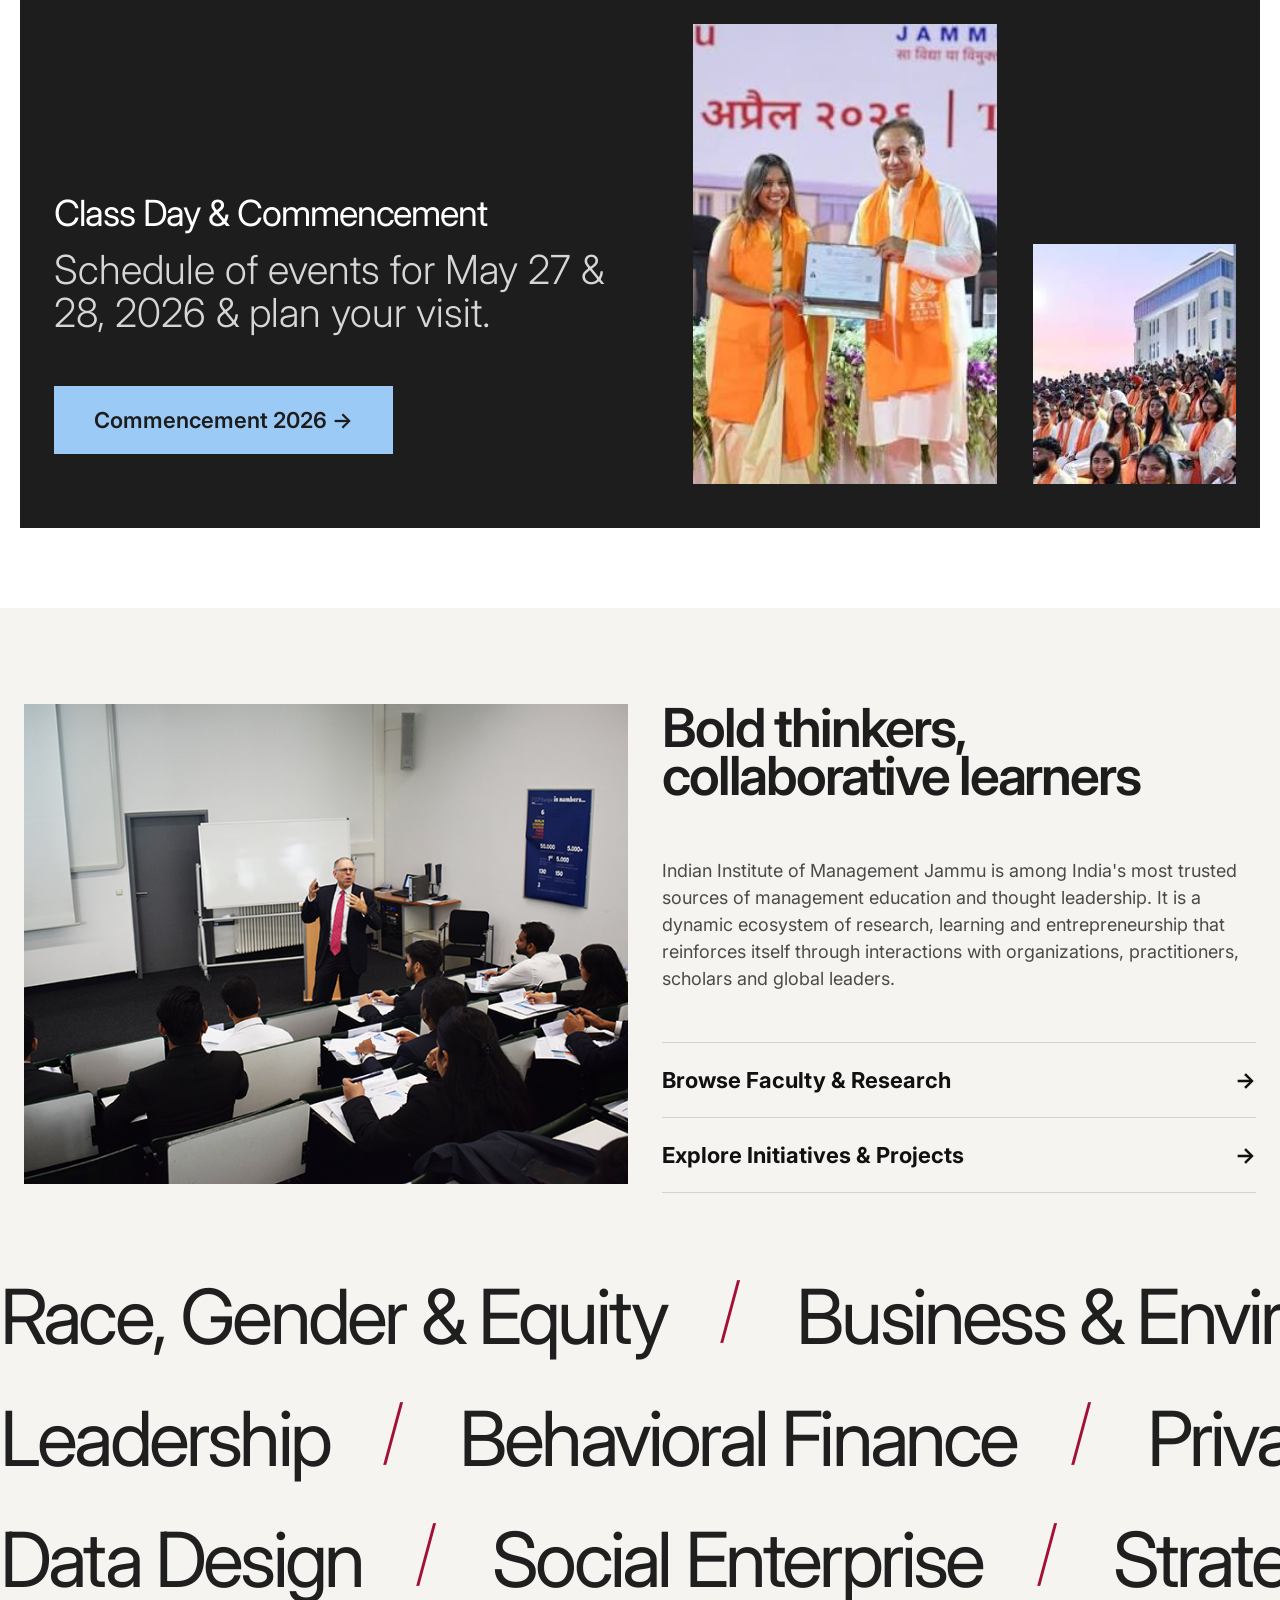
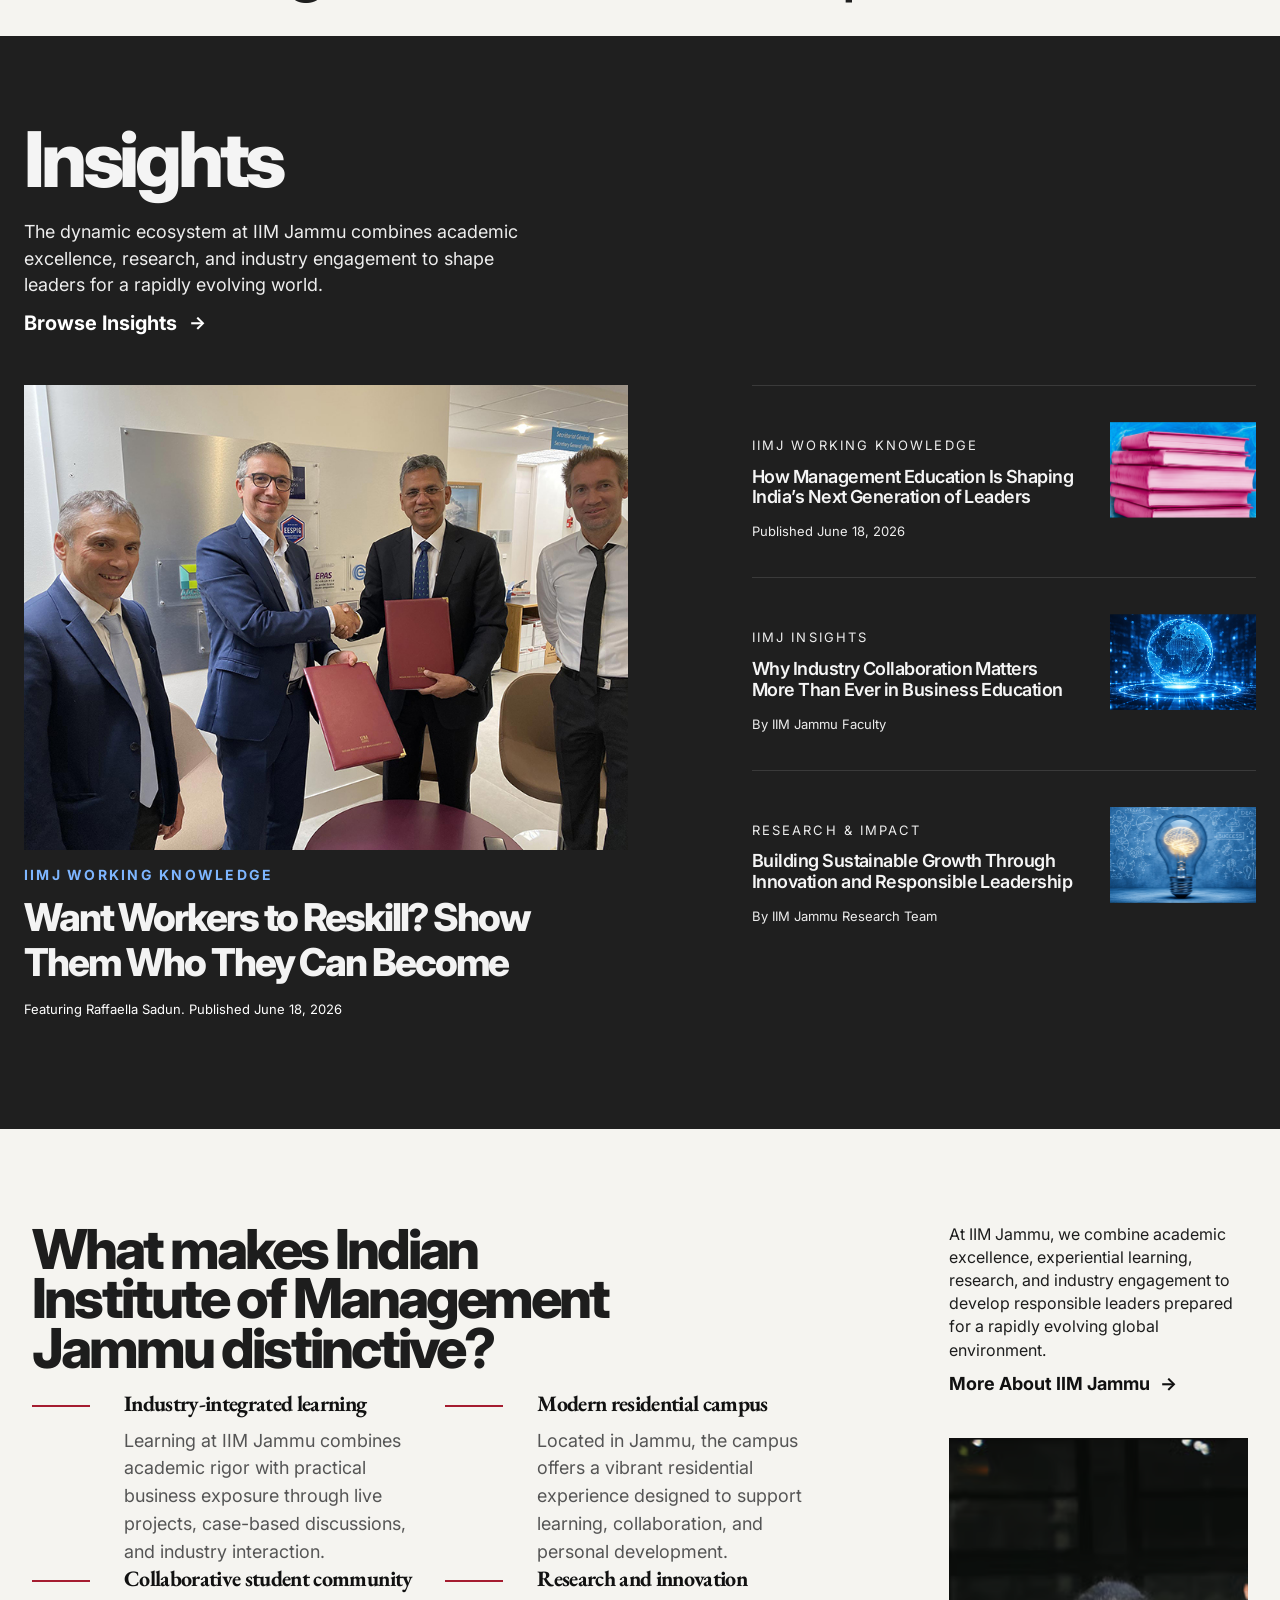
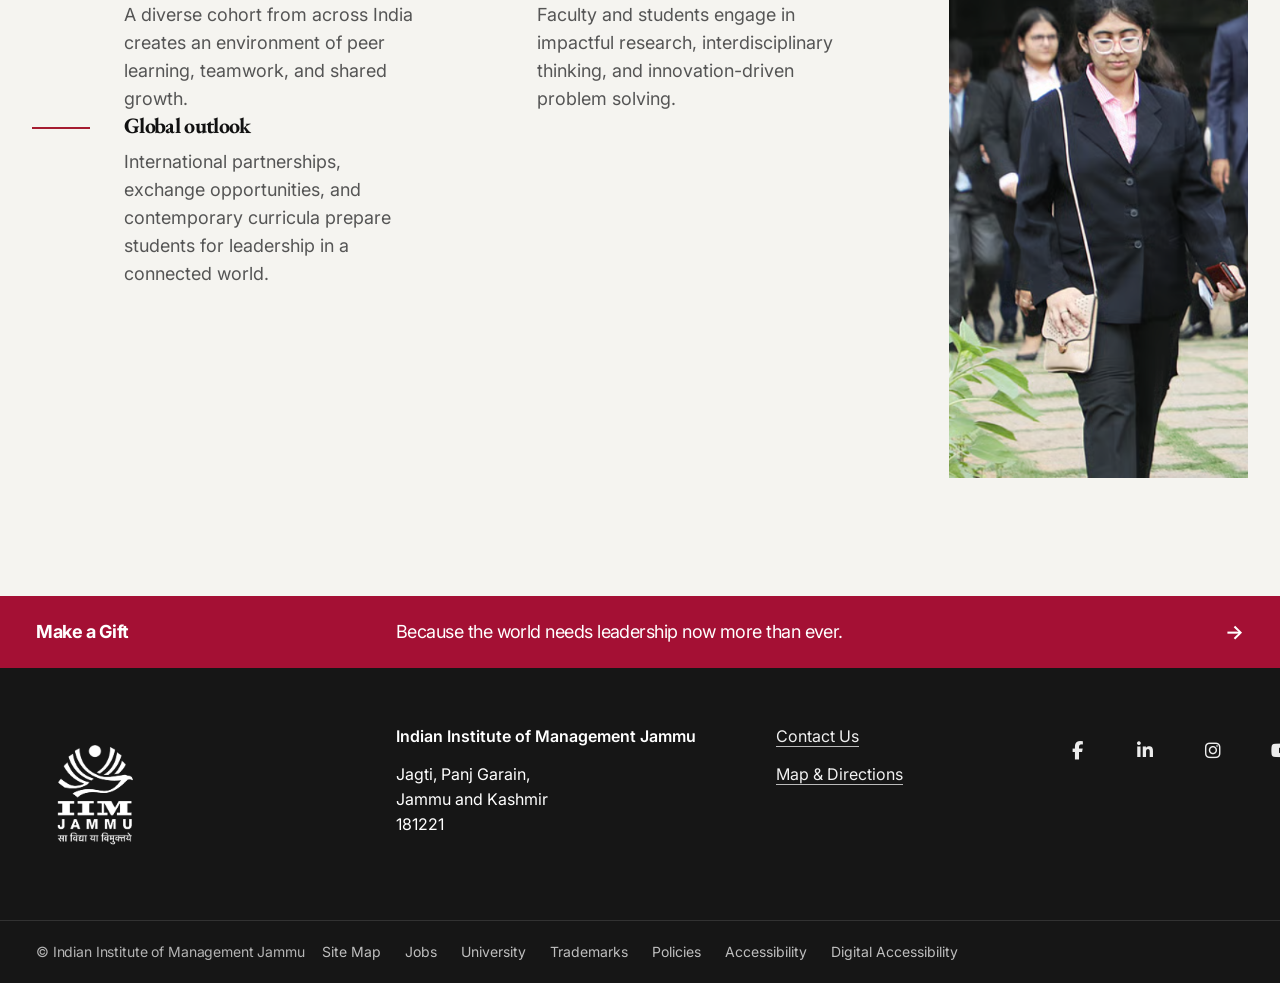
==== commit 973c1ac7: "Added white icon" ====
--- a/index.html
+++ b/index.html
@@ -29,10 +29,18 @@
           <!-- Logo -->
 
           <div class="site-logo">
-            <a href="index.html">
-              <img src="assets/images/logo/logo_0.png" alt="IIMJ Logo" />
-
-              <!-- <span>IIM Jammu</span> -->
+            <a href="index.html" class="site-logo">
+              <img
+                class="logo-default"
+                src="assets/images/logo/logo_0.png"
+                alt="IIM Jammu"
+              />
+
+              <img
+                class="logo-scrolled"
+                src="assets/images/logo/logo_white.png"
+                alt="IIM Jammu"
+              />
             </a>
           </div>
         </div>
@@ -1487,7 +1495,7 @@
         <div class="footer-content__wrapper">
           <div class="footer-block">
             <img
-              src="assets/images/logo/logo_0.png"
+              src="assets/images/logo/logo_white.png"
               alt="IIM Jammu Logo"
               class="footer-logo"
             />
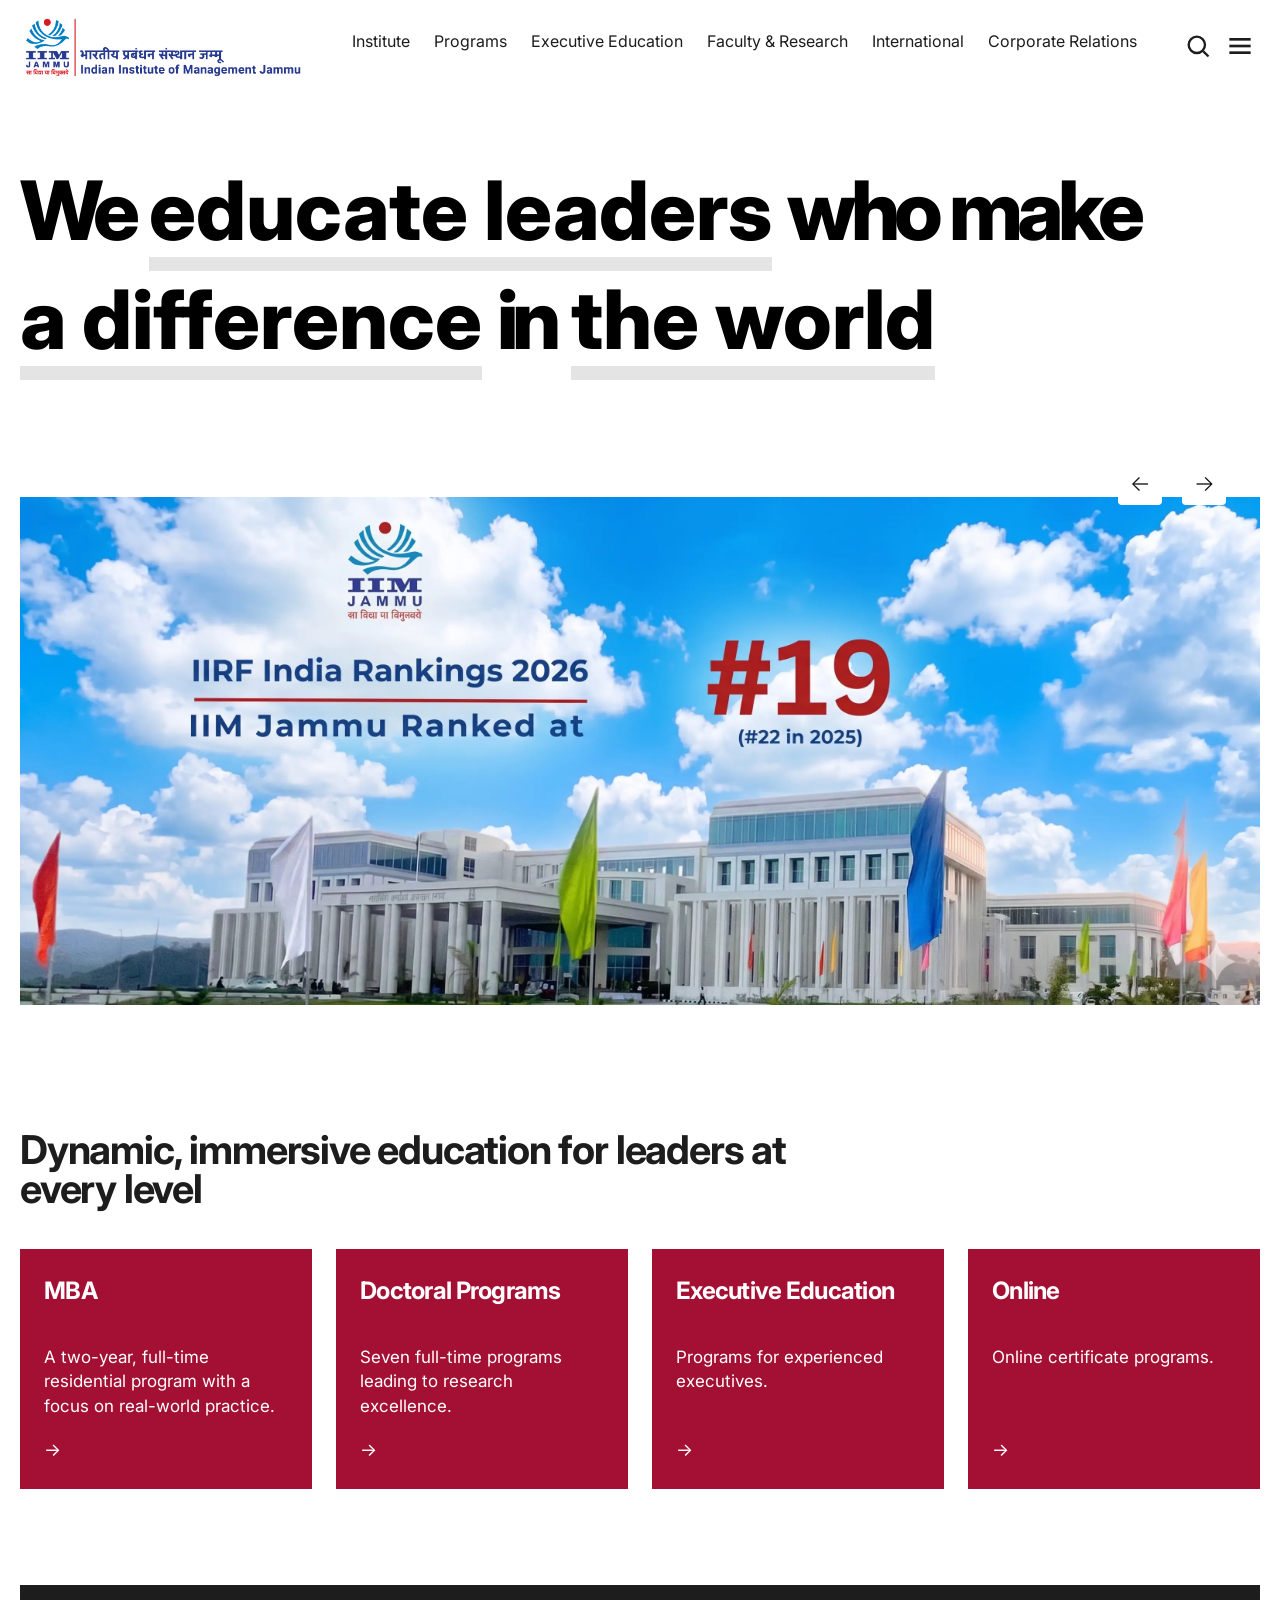
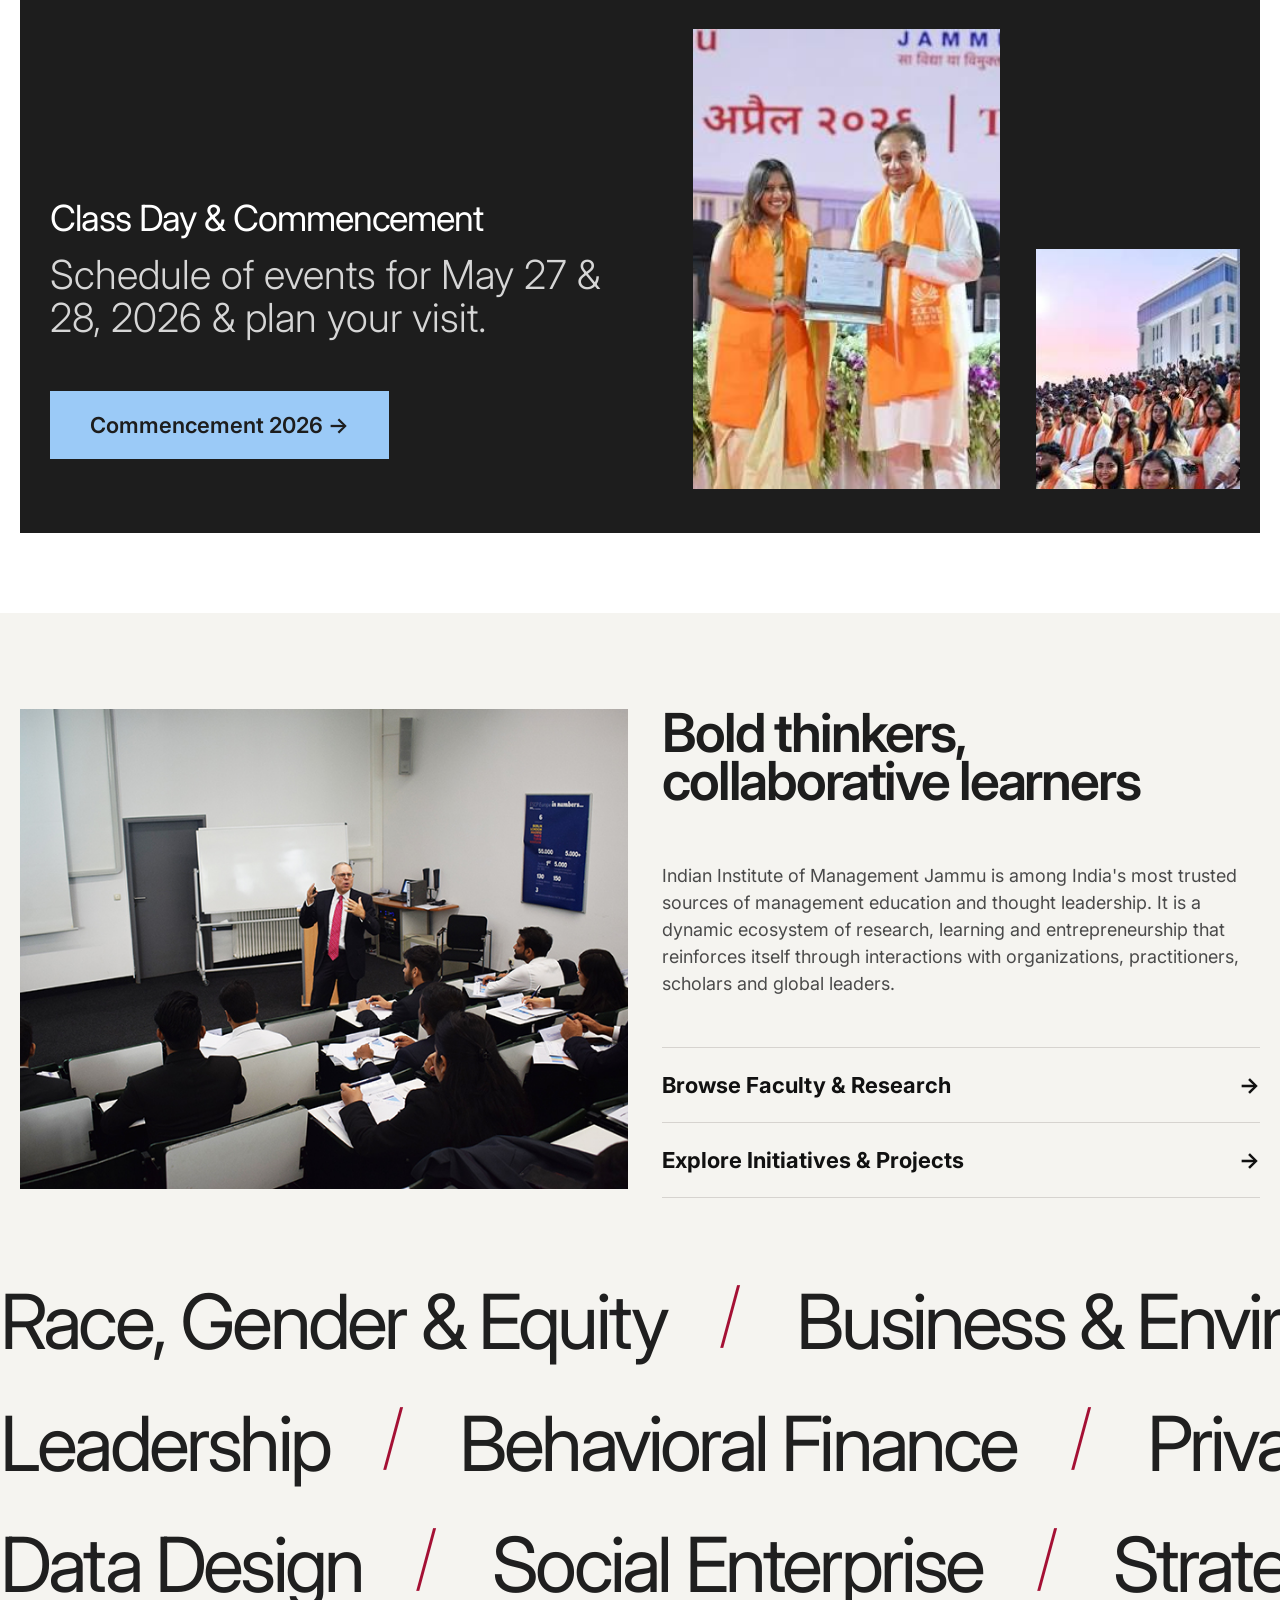
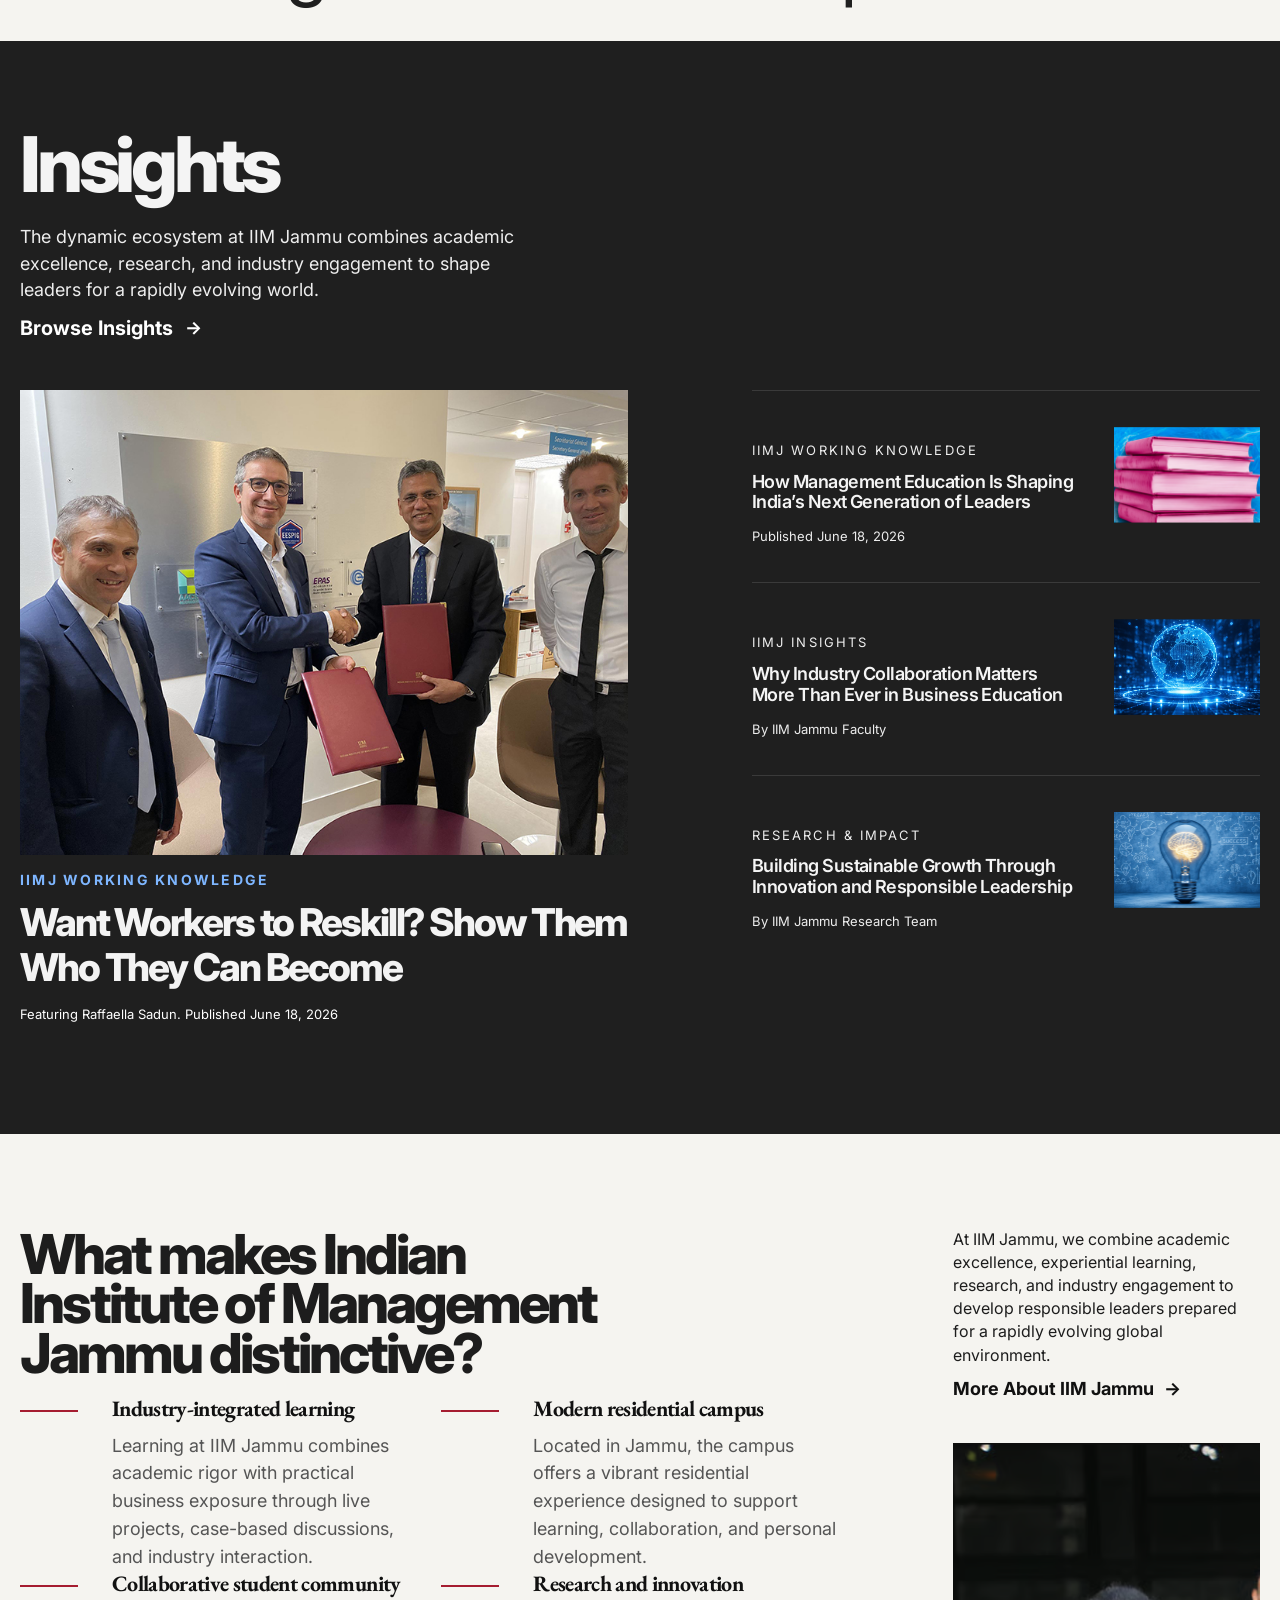
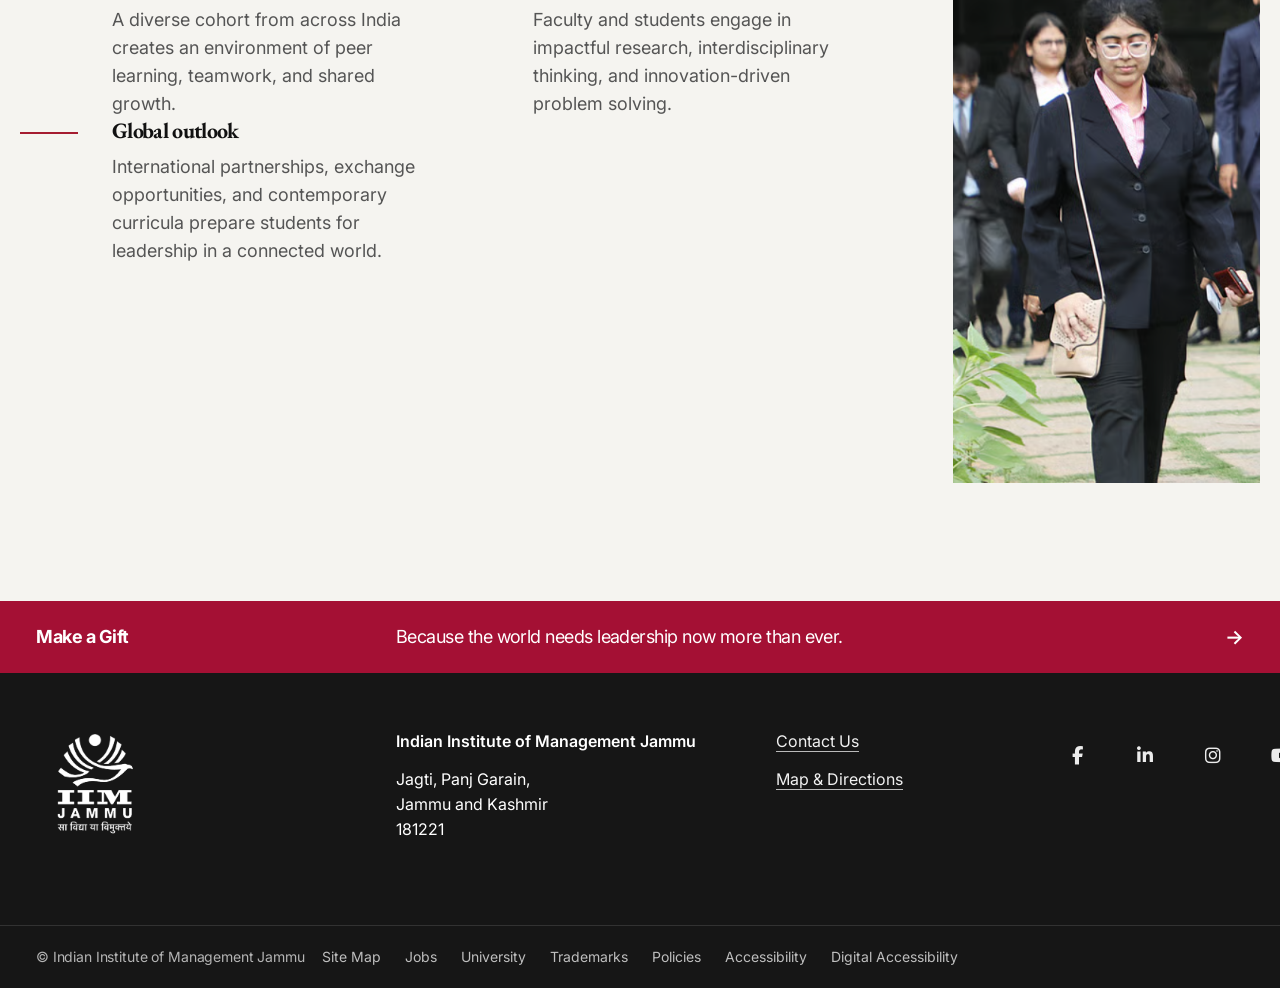
==== commit 10e9fe2a: "safari" ====
--- a/index.html
+++ b/index.html
@@ -276,7 +276,7 @@
             <!-- logo -->
 
             <a href="index.html" class="overlay-logo">
-              <img src="assets/images/logo/logo_0.png" alt="IIM Jammu" />
+              <img src="assets/images/logo/logo_white.png" alt="IIM Jammu" />
             </a>
 
             <!-- actions -->
@@ -955,7 +955,7 @@
           <h1 class="mission-title">
             We
 
-            <button class="mission-keyword is-active" data-index="0">
+            <button class="mission-keyword" data-index="0">
               educate leaders
             </button>
 
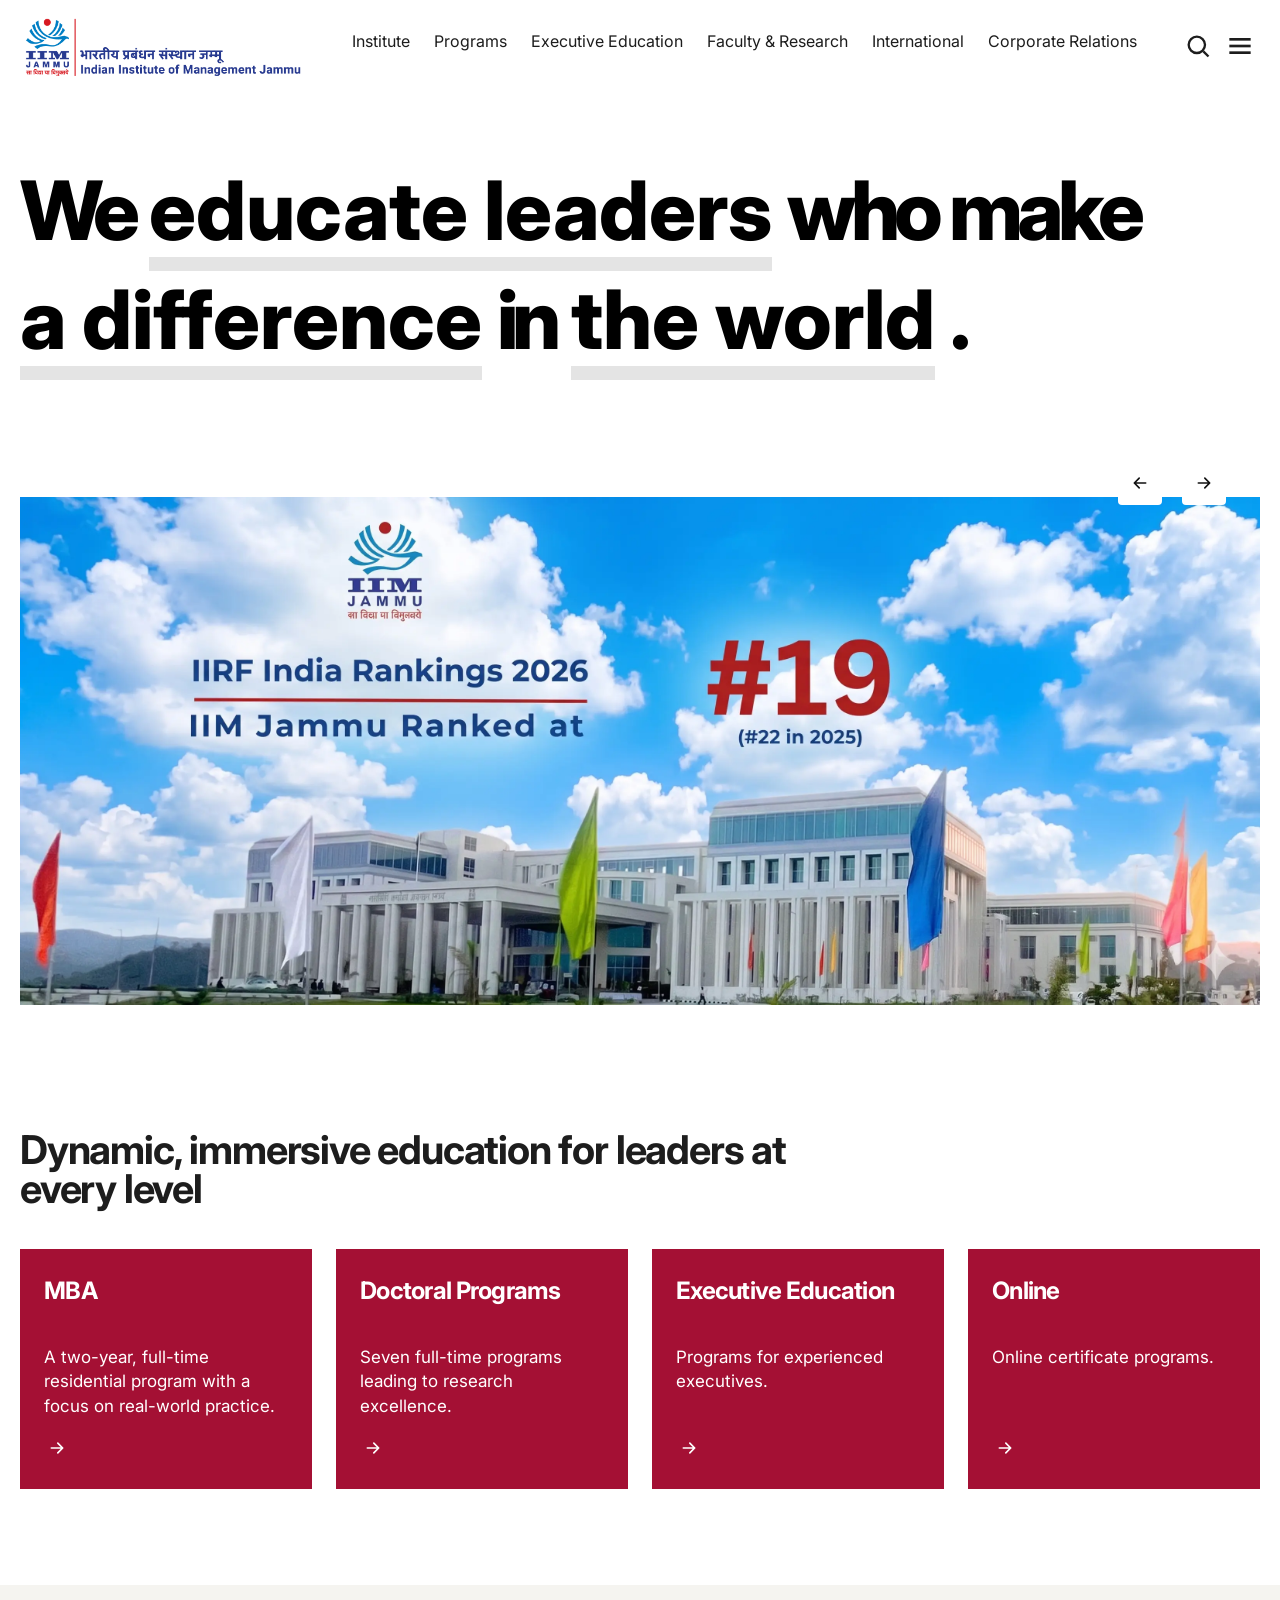
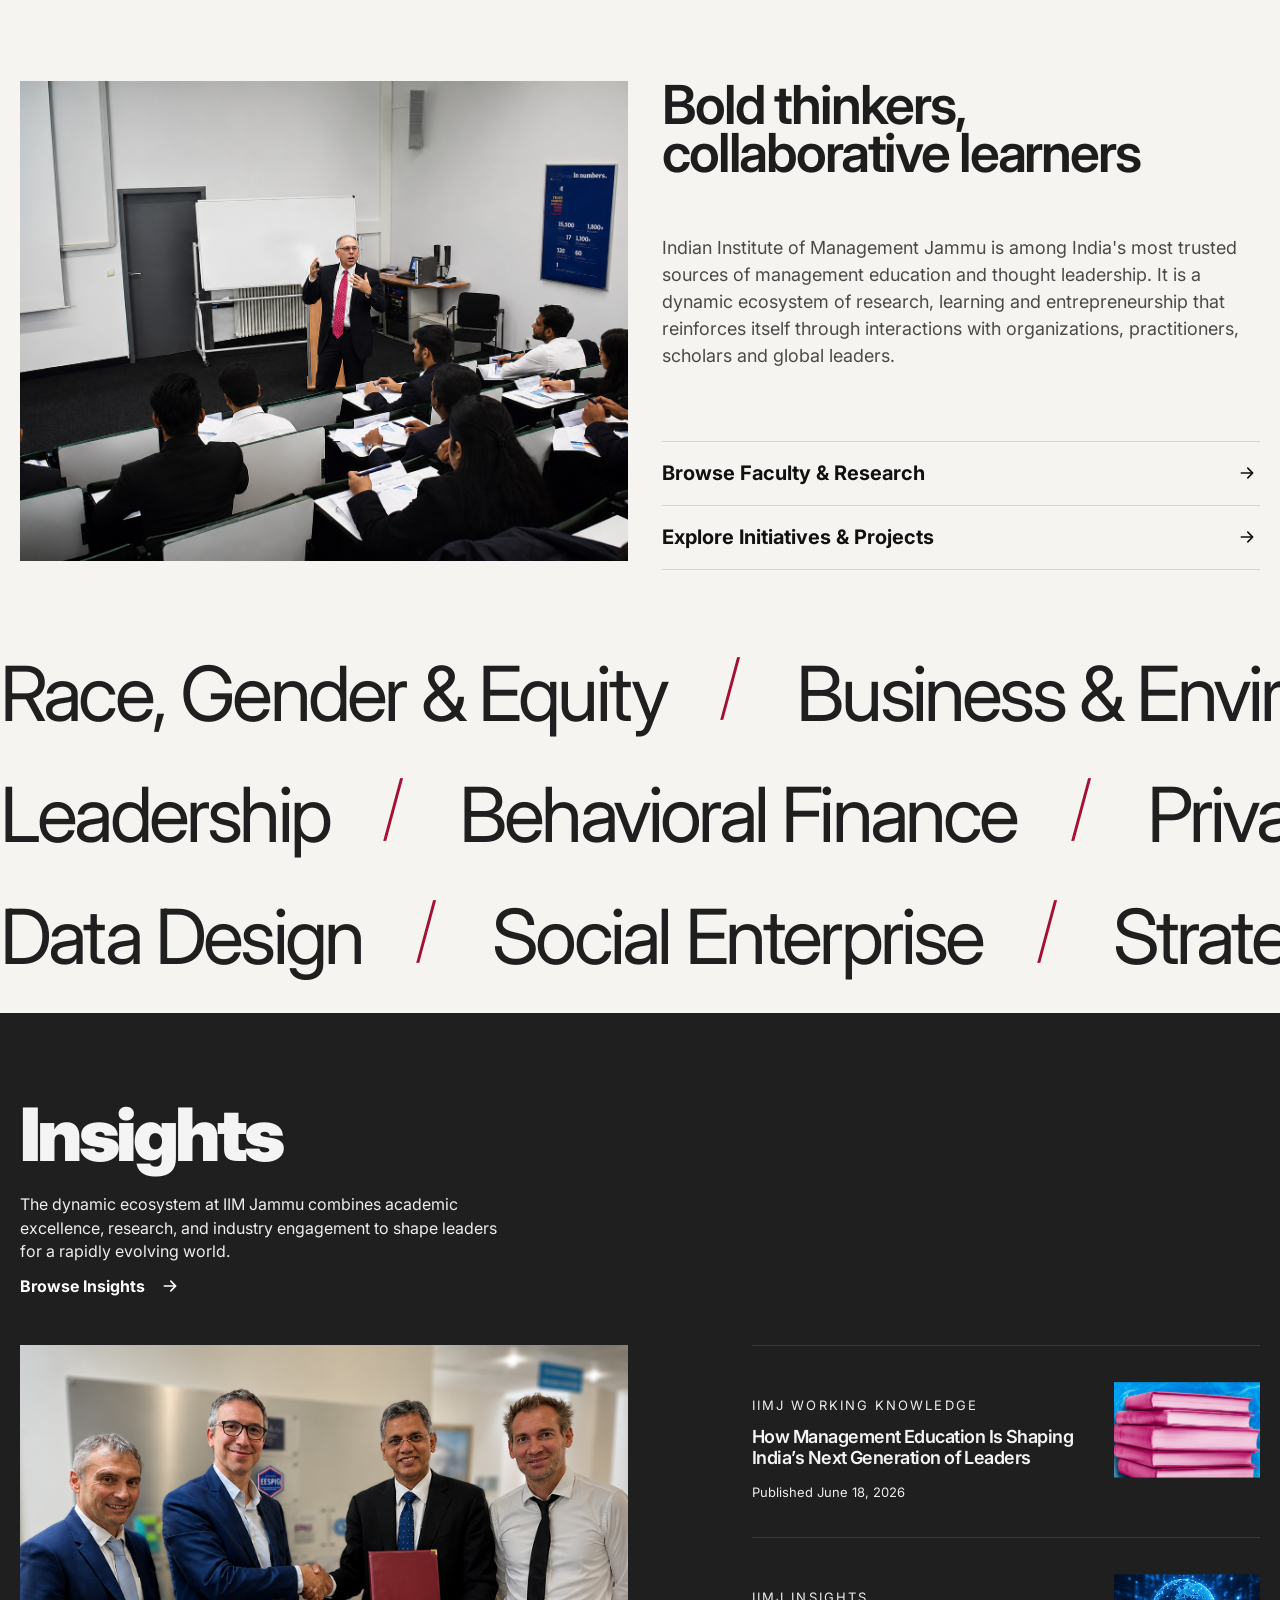
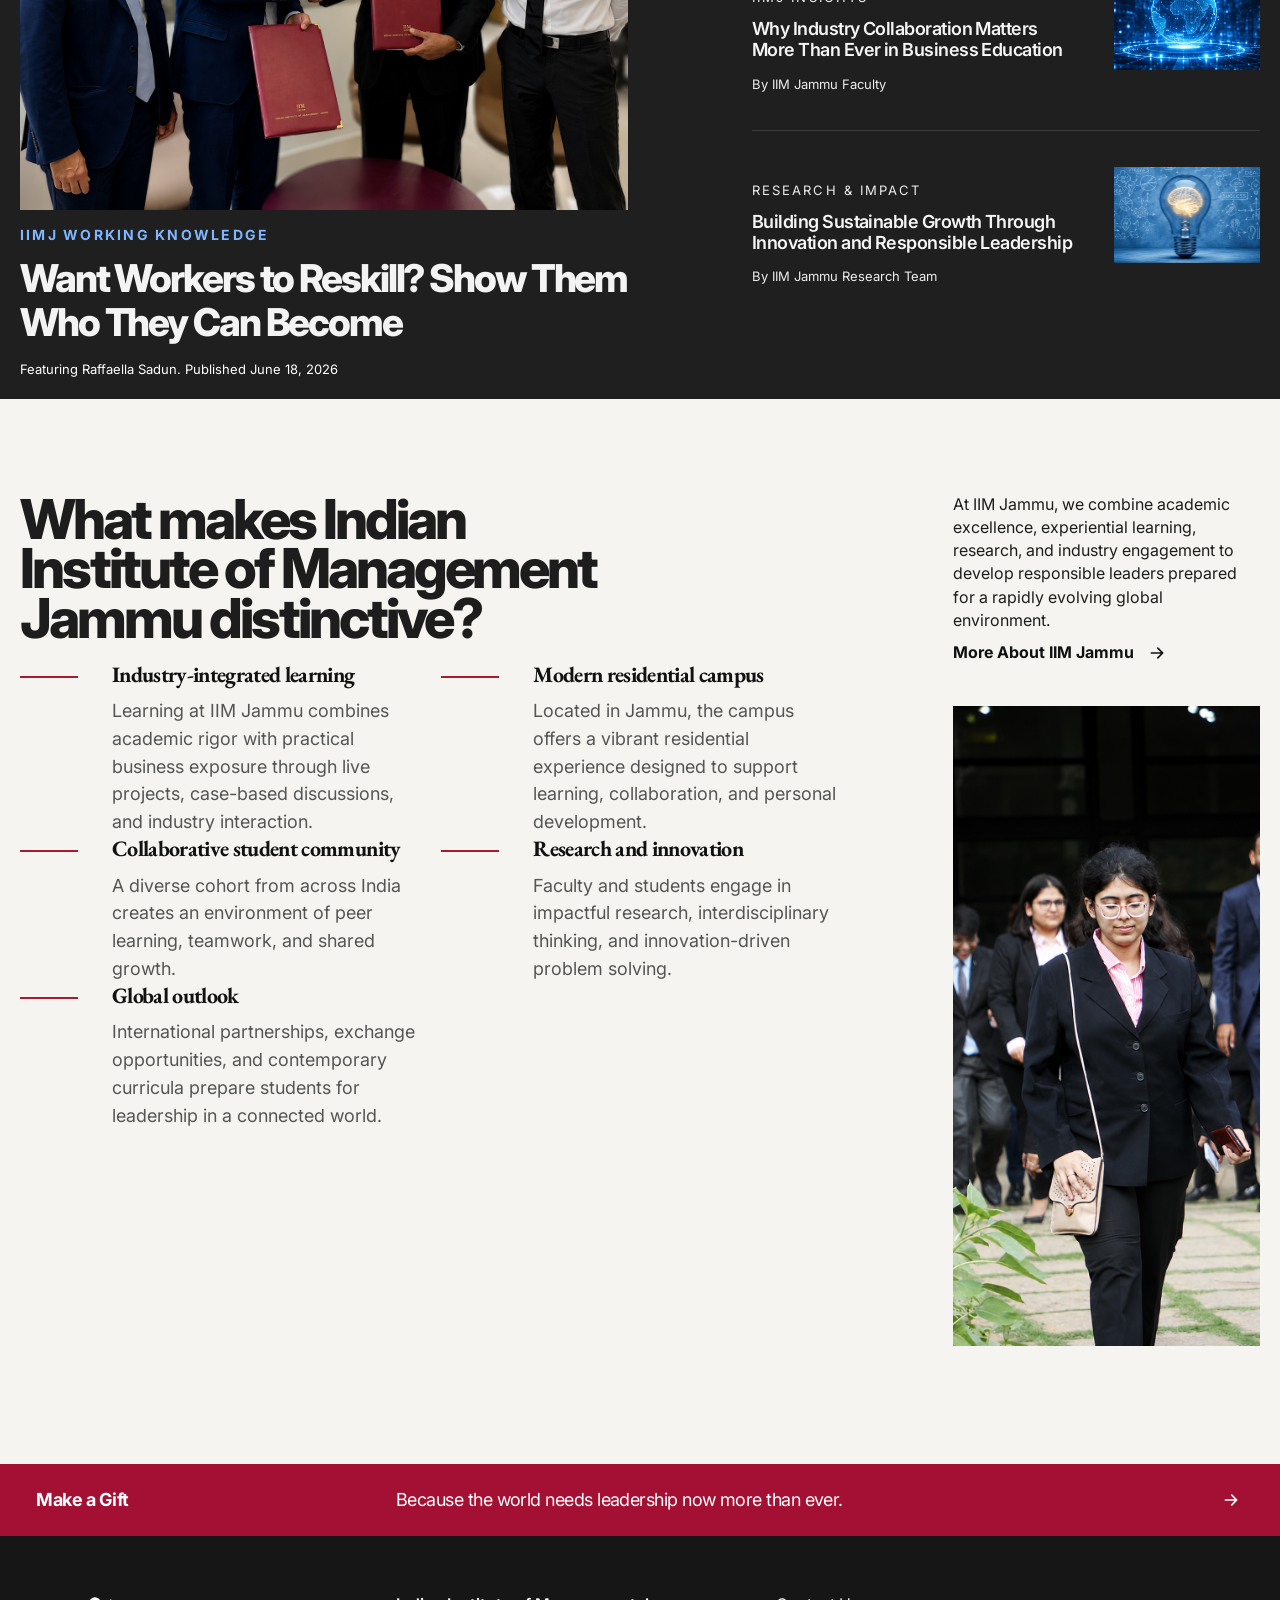
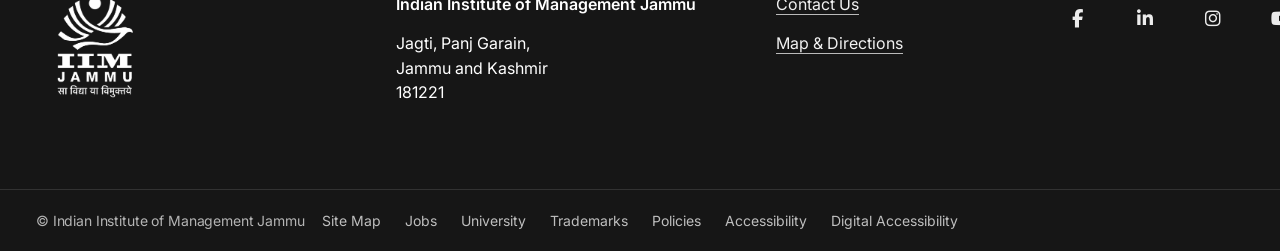
==== commit e5f80fc3: "arrow animation" ====
--- a/index.html
+++ b/index.html
@@ -931,12 +931,12 @@
                 <i class="fa-brands fa-youtube"></i>
               </a>
 
-              <a href="#" aria-label="Apple Podcast">
+              <!-- <a href="#" aria-label="Apple Podcast">
                 <i class="fa-brands fa-apple"></i>
-              </a>
+              </a> -->
 
               <a href="#" aria-label="Twitter">
-                <i class="fa-brands fa-tiktok"></i>
+                <i class="fa-brands fa-x-twitter"></i>
               </a>
             </div>
           </div>
@@ -965,7 +965,7 @@
 
             in
 
-            <button class="mission-keyword" data-index="2">the world</button>
+            <button class="mission-keyword" data-index="2">the world</button>.
           </h1>
         </div>
 
@@ -982,18 +982,56 @@
             <a href="#" class="mission-card-link">
               Learn More
 
-              <span>→</span>
+              <span class="program-arrow">
+                <svg
+                  xmlns="http://www.w3.org/2000/svg"
+                  width="26"
+                  height="26"
+                  fill="currentColor"
+                  class="bi bi-arrow-right-short"
+                  viewBox="0 0 16 16"
+                >
+                  <path
+                    fill-rule="evenodd"
+                    d="M4 8a.5.5 0 0 1 .5-.5h5.793L8.146 5.354a.5.5 0 1 1 .708-.708l3 3a.5.5 0 0 1 0 .708l-3 3a.5.5 0 0 1-.708-.708L10.293 8.5H4.5A.5.5 0 0 1 4 8"
+                  />
+                </svg>
+              </span>
             </a>
           </div>
 
           <!-- ARROWS -->
 
           <button class="mission-arrow mission-prev" aria-label="Previous">
-            ←
+            <svg
+              xmlns="http://www.w3.org/2000/svg"
+              width="26"
+              height="26"
+              fill="currentColor"
+              class="bi bi-arrow-left-short"
+              viewBox="0 0 16 16"
+            >
+              <path
+                fill-rule="evenodd"
+                d="M12 8a.5.5 0 0 1-.5.5H5.707l2.147 2.146a.5.5 0 0 1-.708.708l-3-3a.5.5 0 0 1 0-.708l3-3a.5.5 0 1 1 .708.708L5.707 7.5H11.5a.5.5 0 0 1 .5.5"
+              />
+            </svg>
           </button>
 
           <button class="mission-arrow mission-next" aria-label="Next">
-            →
+            <svg
+              xmlns="http://www.w3.org/2000/svg"
+              width="26"
+              height="26"
+              fill="currentColor"
+              class="bi bi-arrow-right-short"
+              viewBox="0 0 16 16"
+            >
+              <path
+                fill-rule="evenodd"
+                d="M4 8a.5.5 0 0 1 .5-.5h5.793L8.146 5.354a.5.5 0 1 1 .708-.708l3 3a.5.5 0 0 1 0 .708l-3 3a.5.5 0 0 1-.708-.708L10.293 8.5H4.5A.5.5 0 0 1 4 8"
+              />
+            </svg>
           </button>
         </div>
       </section>
@@ -1031,7 +1069,21 @@
                     real-world practice.
                   </p>
 
-                  <span class="program-arrow">→</span>
+                  <span class="program-arrow">
+                    <svg
+                      xmlns="http://www.w3.org/2000/svg"
+                      width="26"
+                      height="26"
+                      fill="currentColor"
+                      class="bi bi-arrow-right-short"
+                      viewBox="0 0 16 16"
+                    >
+                      <path
+                        fill-rule="evenodd"
+                        d="M4 8a.5.5 0 0 1 .5-.5h5.793L8.146 5.354a.5.5 0 1 1 .708-.708l3 3a.5.5 0 0 1 0 .708l-3 3a.5.5 0 0 1-.708-.708L10.293 8.5H4.5A.5.5 0 0 1 4 8"
+                      />
+                    </svg>
+                  </span>
                 </div>
               </a>
             </div>
@@ -1056,7 +1108,21 @@
                     Seven full-time programs leading to research excellence.
                   </p>
 
-                  <span class="program-arrow"> → </span>
+                  <span class="program-arrow">
+                    <svg
+                      xmlns="http://www.w3.org/2000/svg"
+                      width="26"
+                      height="26"
+                      fill="currentColor"
+                      class="bi bi-arrow-right-short"
+                      viewBox="0 0 16 16"
+                    >
+                      <path
+                        fill-rule="evenodd"
+                        d="M4 8a.5.5 0 0 1 .5-.5h5.793L8.146 5.354a.5.5 0 1 1 .708-.708l3 3a.5.5 0 0 1 0 .708l-3 3a.5.5 0 0 1-.708-.708L10.293 8.5H4.5A.5.5 0 0 1 4 8"
+                      />
+                    </svg>
+                  </span>
                 </div>
               </a>
             </div>
@@ -1079,7 +1145,21 @@
 
                   <p>Programs for experienced executives.</p>
 
-                  <span class="program-arrow"> → </span>
+                  <span class="program-arrow">
+                    <svg
+                      xmlns="http://www.w3.org/2000/svg"
+                      width="26"
+                      height="26"
+                      fill="currentColor"
+                      class="bi bi-arrow-right-short"
+                      viewBox="0 0 16 16"
+                    >
+                      <path
+                        fill-rule="evenodd"
+                        d="M4 8a.5.5 0 0 1 .5-.5h5.793L8.146 5.354a.5.5 0 1 1 .708-.708l3 3a.5.5 0 0 1 0 .708l-3 3a.5.5 0 0 1-.708-.708L10.293 8.5H4.5A.5.5 0 0 1 4 8"
+                      />
+                    </svg>
+                  </span>
                 </div>
               </a>
             </div>
@@ -1102,7 +1182,21 @@
 
                   <p>Online certificate programs.</p>
 
-                  <span class="program-arrow"> → </span>
+                  <span class="program-arrow">
+                    <svg
+                      xmlns="http://www.w3.org/2000/svg"
+                      width="26"
+                      height="26"
+                      fill="currentColor"
+                      class="bi bi-arrow-right-short"
+                      viewBox="0 0 16 16"
+                    >
+                      <path
+                        fill-rule="evenodd"
+                        d="M4 8a.5.5 0 0 1 .5-.5h5.793L8.146 5.354a.5.5 0 1 1 .708-.708l3 3a.5.5 0 0 1 0 .708l-3 3a.5.5 0 0 1-.708-.708L10.293 8.5H4.5A.5.5 0 0 1 4 8"
+                      />
+                    </svg>
+                  </span>
                 </div>
               </a>
             </div>
@@ -1113,24 +1207,40 @@
 SECTION 3 — COMMENCEMENT CTA
 ===================================================== -->
 
-      <section class="commencement">
+      <!-- <section class="commencement">
         <div class="container-fluid">
-          <div class="commencement-inner">
-            <!-- LEFT SIDE -->
-
-            <div class="commencement-content">
+          <div class="commencement-inner"> -->
+      <!-- LEFT SIDE -->
+
+      <!-- <div class="commencement-content">
               <h2 class="commencement-title">Class Day & Commencement</h2>
 
               <p class="commencement-text">
                 Schedule of events for May 27 & 28, 2026 & plan your visit.
               </p>
 
-              <a href="#" class="commencement-btn"> Commencement 2026 → </a>
-            </div>
-
-            <!-- RIGHT SIDE IMAGES -->
-
-            <div class="commencement-media">
+              <a href="#" class="commencement-btn">
+                Commencement 2026 -->
+      <!-- <span>
+                  <svg
+                    xmlns="http://www.w3.org/2000/svg"
+                    width="26"
+                    height="26"
+                    fill="currentColor"
+                    viewBox="0 0 16 16"
+                    class="program-arrow-icon"
+                  >
+                    <path
+                      fill-rule="evenodd"
+                      d="M4 8a.5.5 0 0 1 .5-.5h5.793L8.146 5.354a.5.5 0 1 1 .708-.708l3 3a.5.5 0 0 1 0 .708l-3 3a.5.5 0 1 1-.708-.708L10.293 8.5H4.5A.5.5 0 0 1 4 8"
+                    /></svg
+                ></span>
+              </a>
+            </div> -->
+
+      <!-- RIGHT SIDE IMAGES -->
+
+      <!-- <div class="commencement-media">
               <div class="commencement-image commencement-image-large">
                 <img src="assets/images/commencement/convo.jfif" alt="" />
               </div>
@@ -1141,7 +1251,7 @@
             </div>
           </div>
         </div>
-      </section>
+      </section> -->
       <!-- =====================================================
 SECTION 4 — BOLD THINKERS
 ===================================================== -->
@@ -1153,7 +1263,7 @@
 
             <div class="col-md-6">
               <div class="bold-image">
-                <img src="assets/images/bold/bold.jpg" alt="Faculty teaching" />
+                <img src="assets/images/bold/bold.png" alt="Faculty teaching" />
               </div>
             </div>
 
@@ -1180,13 +1290,41 @@
                   <a href="#" class="bold-link">
                     Browse Faculty & Research
 
-                    <span>→</span>
+                    <span class="program-arrow">
+                      <svg
+                        xmlns="http://www.w3.org/2000/svg"
+                        width="26"
+                        height="36"
+                        fill="currentColor"
+                        class="bi bi-arrow-right-short"
+                        viewBox="0 0 16 16"
+                      >
+                        <path
+                          fill-rule="evenodd"
+                          d="M4 8a.5.5 0 0 1 .5-.5h5.793L8.146 5.354a.5.5 0 1 1 .708-.708l3 3a.5.5 0 0 1 0 .708l-3 3a.5.5 0 0 1-.708-.708L10.293 8.5H4.5A.5.5 0 0 1 4 8"
+                        />
+                      </svg>
+                    </span>
                   </a>
 
                   <a href="#" class="bold-link">
                     Explore Initiatives & Projects
 
-                    <span>→</span>
+                    <span class="program-arrow">
+                      <svg
+                        xmlns="http://www.w3.org/2000/svg"
+                        width="26"
+                        height="26"
+                        fill="currentColor"
+                        class="bi bi-arrow-right-short"
+                        viewBox="0 0 16 16"
+                      >
+                        <path
+                          fill-rule="evenodd"
+                          d="M4 8a.5.5 0 0 1 .5-.5h5.793L8.146 5.354a.5.5 0 1 1 .708-.708l3 3a.5.5 0 0 1 0 .708l-3 3a.5.5 0 0 1-.708-.708L10.293 8.5H4.5A.5.5 0 0 1 4 8"
+                        />
+                      </svg>
+                    </span>
                   </a>
                 </div>
               </div>
@@ -1256,7 +1394,21 @@
               <a href="#" class="insights-link">
                 Browse Insights
 
-                <span>→</span>
+                <span class="program-arrow">
+                  <svg
+                    xmlns="http://www.w3.org/2000/svg"
+                    width="26"
+                    height="26"
+                    fill="currentColor"
+                    class="bi bi-arrow-right-short"
+                    viewBox="0 0 16 16"
+                  >
+                    <path
+                      fill-rule="evenodd"
+                      d="M4 8a.5.5 0 0 1 .5-.5h5.793L8.146 5.354a.5.5 0 1 1 .708-.708l3 3a.5.5 0 0 1 0 .708l-3 3a.5.5 0 0 1-.708-.708L10.293 8.5H4.5A.5.5 0 0 1 4 8"
+                    />
+                  </svg>
+                </span>
               </a>
             </div>
           </div>
@@ -1269,7 +1421,7 @@
             <div class="col-lg-6">
               <a href="#" class="featured-article reveal">
                 <div class="featured-image">
-                  <img src="assets/images/home/insight-1.jpg" alt="" />
+                  <img src="assets/images/home/insight-1.2.png" alt="" />
                 </div>
 
                 <div class="featured-content">
@@ -1457,11 +1609,25 @@
                 <a href="#" class="distinctive-link">
                   More About IIM Jammu
 
-                  <span>→</span>
+                  <span class="program-arrow">
+                    <svg
+                      xmlns="http://www.w3.org/2000/svg"
+                      width="26"
+                      height="26"
+                      fill="currentColor"
+                      class="bi bi-arrow-right-short"
+                      viewBox="0 0 16 16"
+                    >
+                      <path
+                        fill-rule="evenodd"
+                        d="M4 8a.5.5 0 0 1 .5-.5h5.793L8.146 5.354a.5.5 0 1 1 .708-.708l3 3a.5.5 0 0 1 0 .708l-3 3a.5.5 0 0 1-.708-.708L10.293 8.5H4.5A.5.5 0 0 1 4 8"
+                      />
+                    </svg>
+                  </span>
                 </a>
 
                 <div class="distinctive-image">
-                  <img src="assets/images/home/distinctive.jpg" alt="" />
+                  <img src="assets/images/home/distinctive.png" alt="" />
                 </div>
               </div>
             </div>
@@ -1482,7 +1648,22 @@
           <div class="footer-primary-cta__description">
             <p>Because the world needs leadership now more than ever.</p>
 
-            <span class="footer-primary-cta__icon"> → </span>
+            <!-- <span class="footer-primary-cta__icon"> → </span> -->
+            <span class="footer-primary-cta__icon">
+              <svg
+                xmlns="http://www.w3.org/2000/svg"
+                width="26"
+                height="26"
+                fill="currentColor"
+                class="bi bi-arrow-right-short"
+                viewBox="0 0 16 16"
+              >
+                <path
+                  fill-rule="evenodd"
+                  d="M4 8a.5.5 0 0 1 .5-.5h5.793L8.146 5.354a.5.5 0 1 1 .708-.708l3 3a.5.5 0 0 1 0 .708l-3 3a.5.5 0 0 1-.708-.708L10.293 8.5H4.5A.5.5 0 0 1 4 8"
+                />
+              </svg>
+            </span>
           </div>
         </div>
       </a>
@@ -1536,12 +1717,12 @@
               <i class="fa-brands fa-youtube"></i>
             </a>
 
-            <a href="#" aria-label="Apple Podcast">
+            <!-- <a href="#" aria-label="Apple Podcast">
               <i class="fa-brands fa-apple"></i>
-            </a>
+            </a> -->
 
             <a href="#" aria-label="Twitter">
-              <i class="fa-brands fa-tiktok"></i>
+              <i class="fa-brands fa-x-twitter"></i>
             </a>
           </div>
         </div>
--- a/assets/css/main.css
+++ b/assets/css/main.css
@@ -15,3 +15,6 @@
 /* 5 Page Styles */
 @import url("./home.css");
 @import url("./about.css");
+
+/* 6 themes */
+@import url("./themes.css");
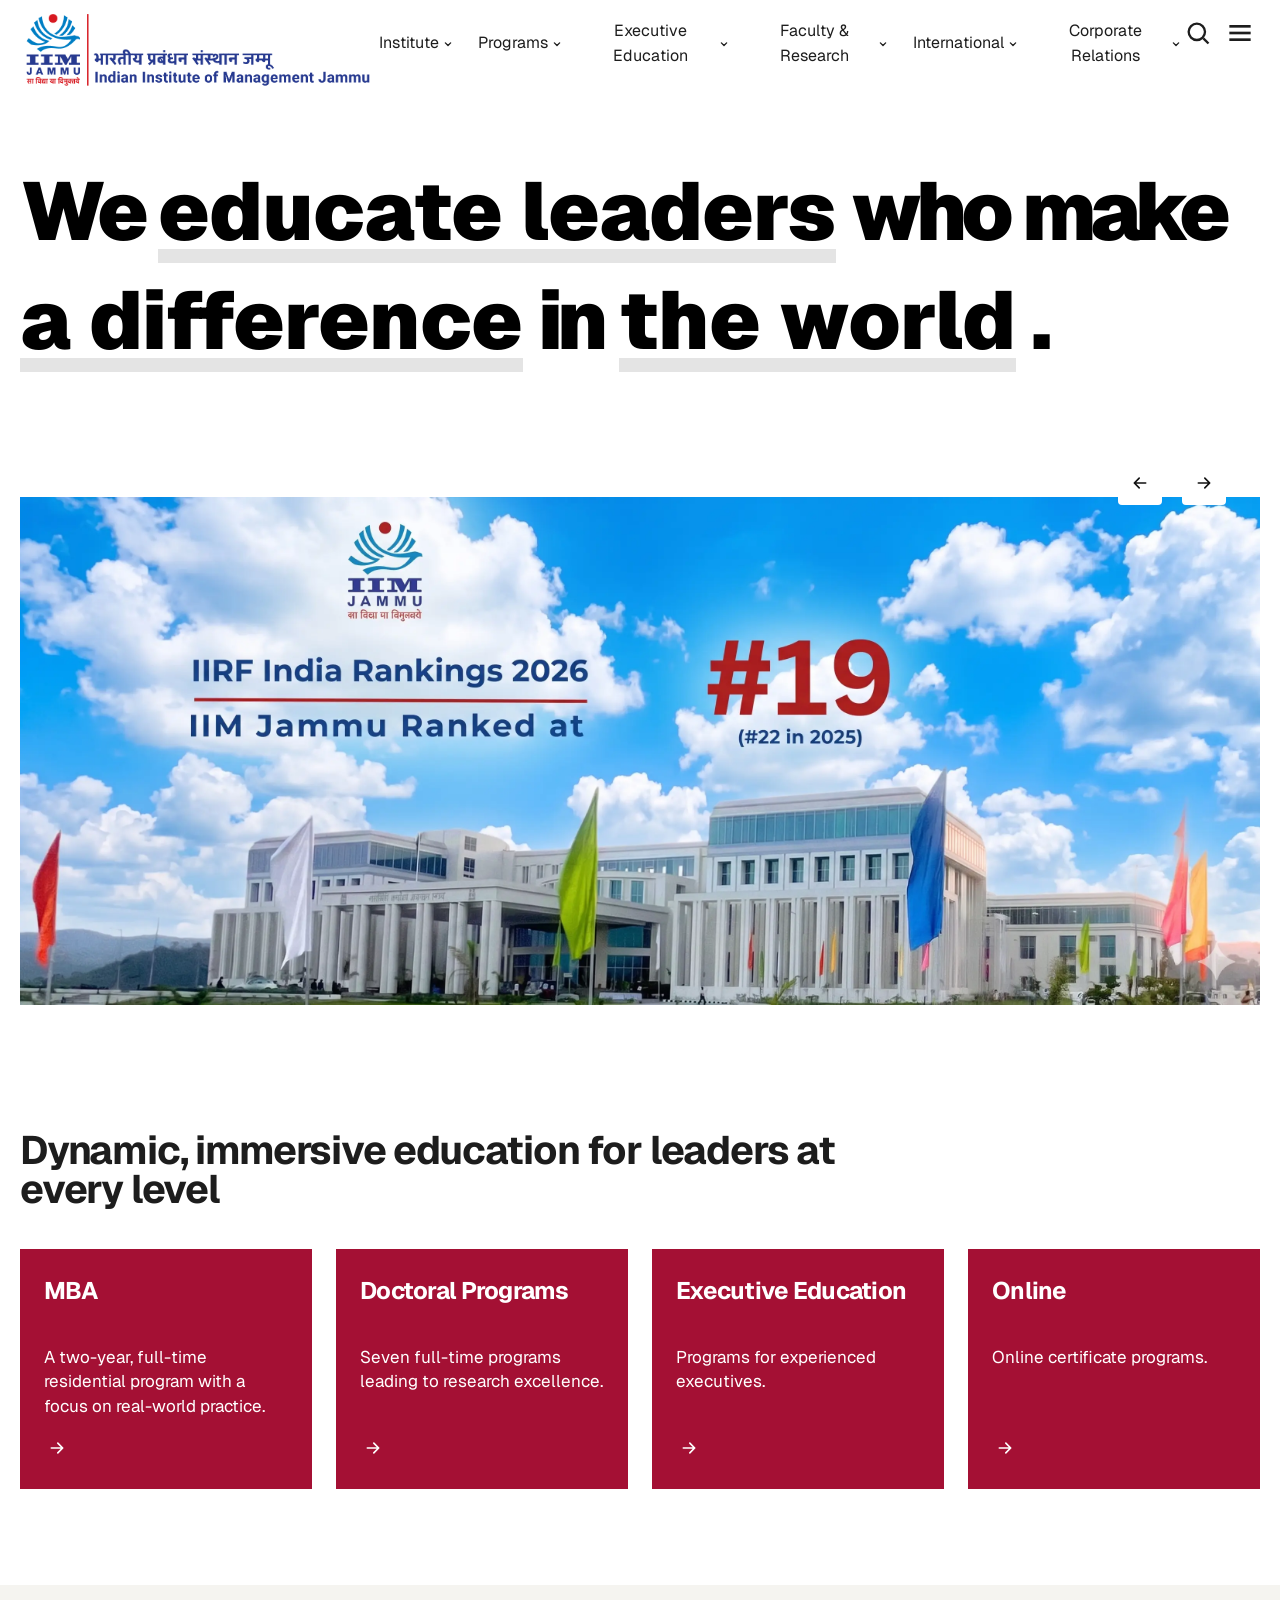
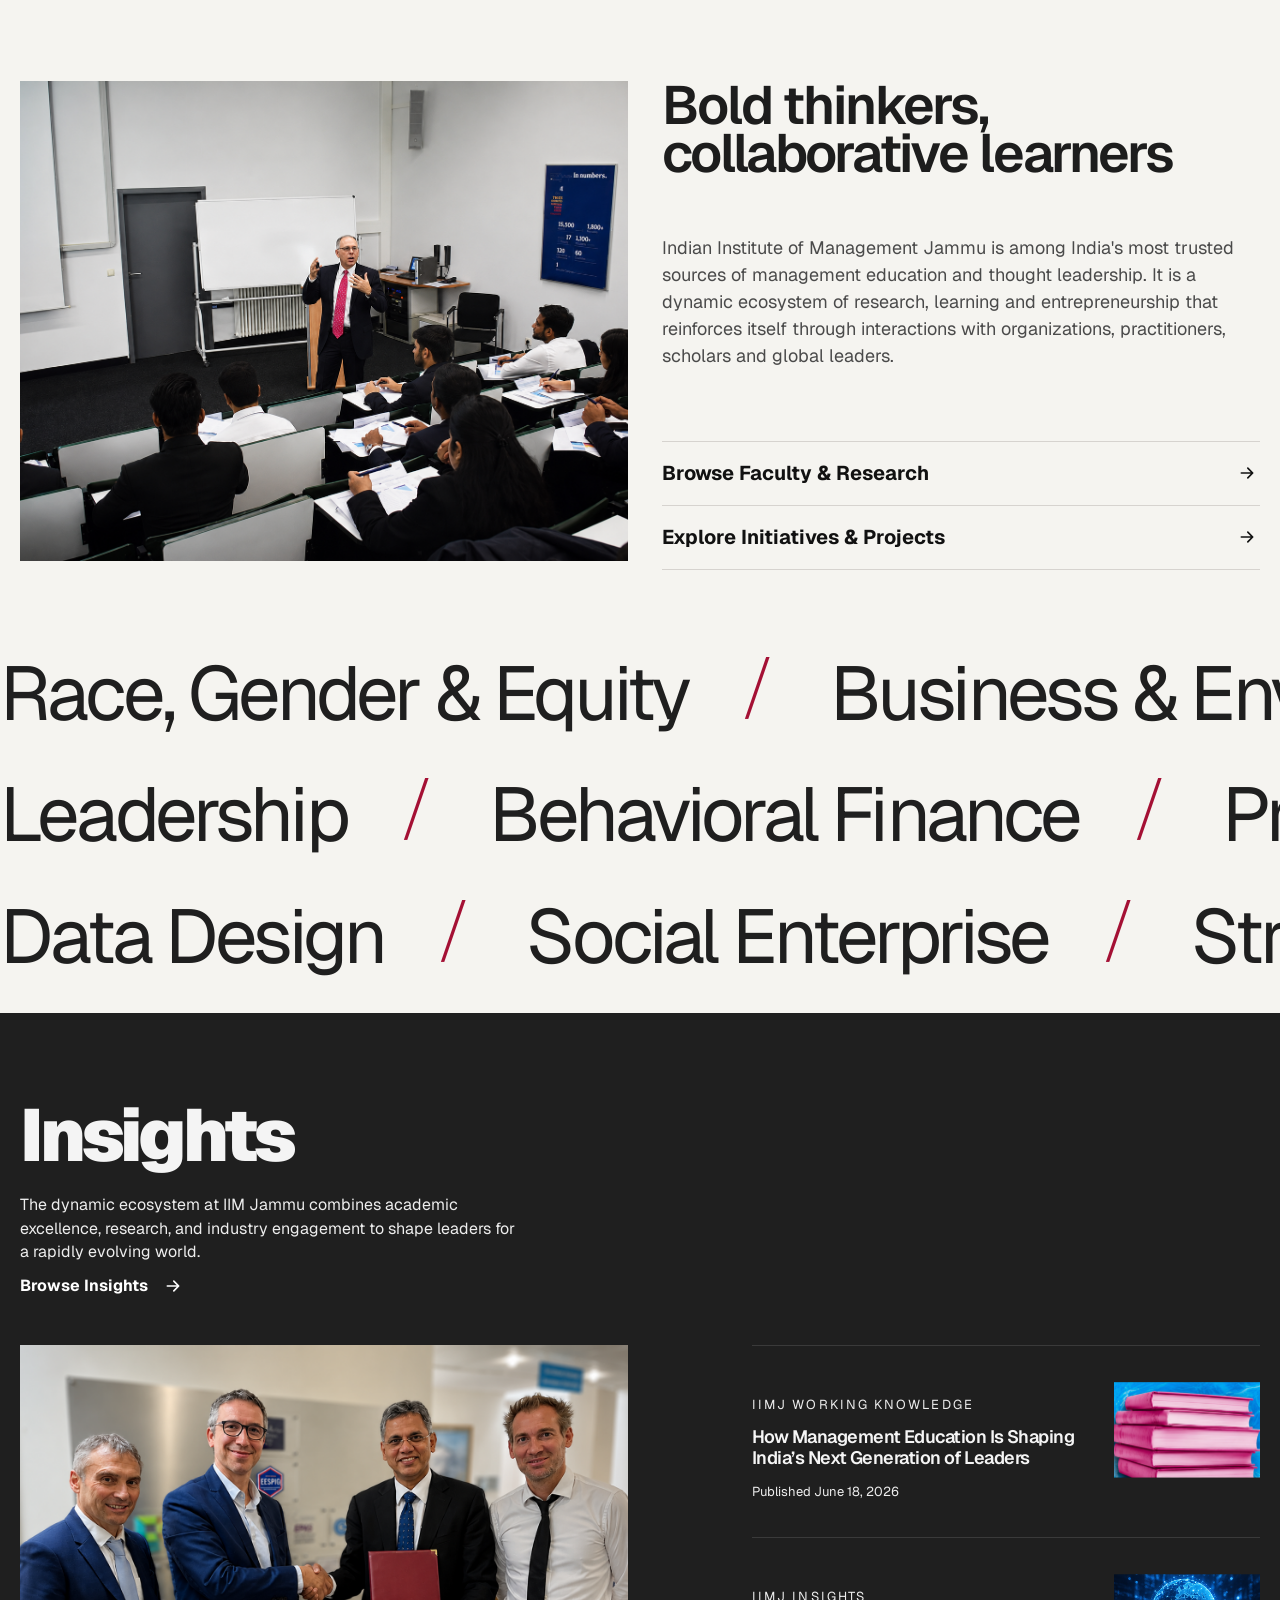
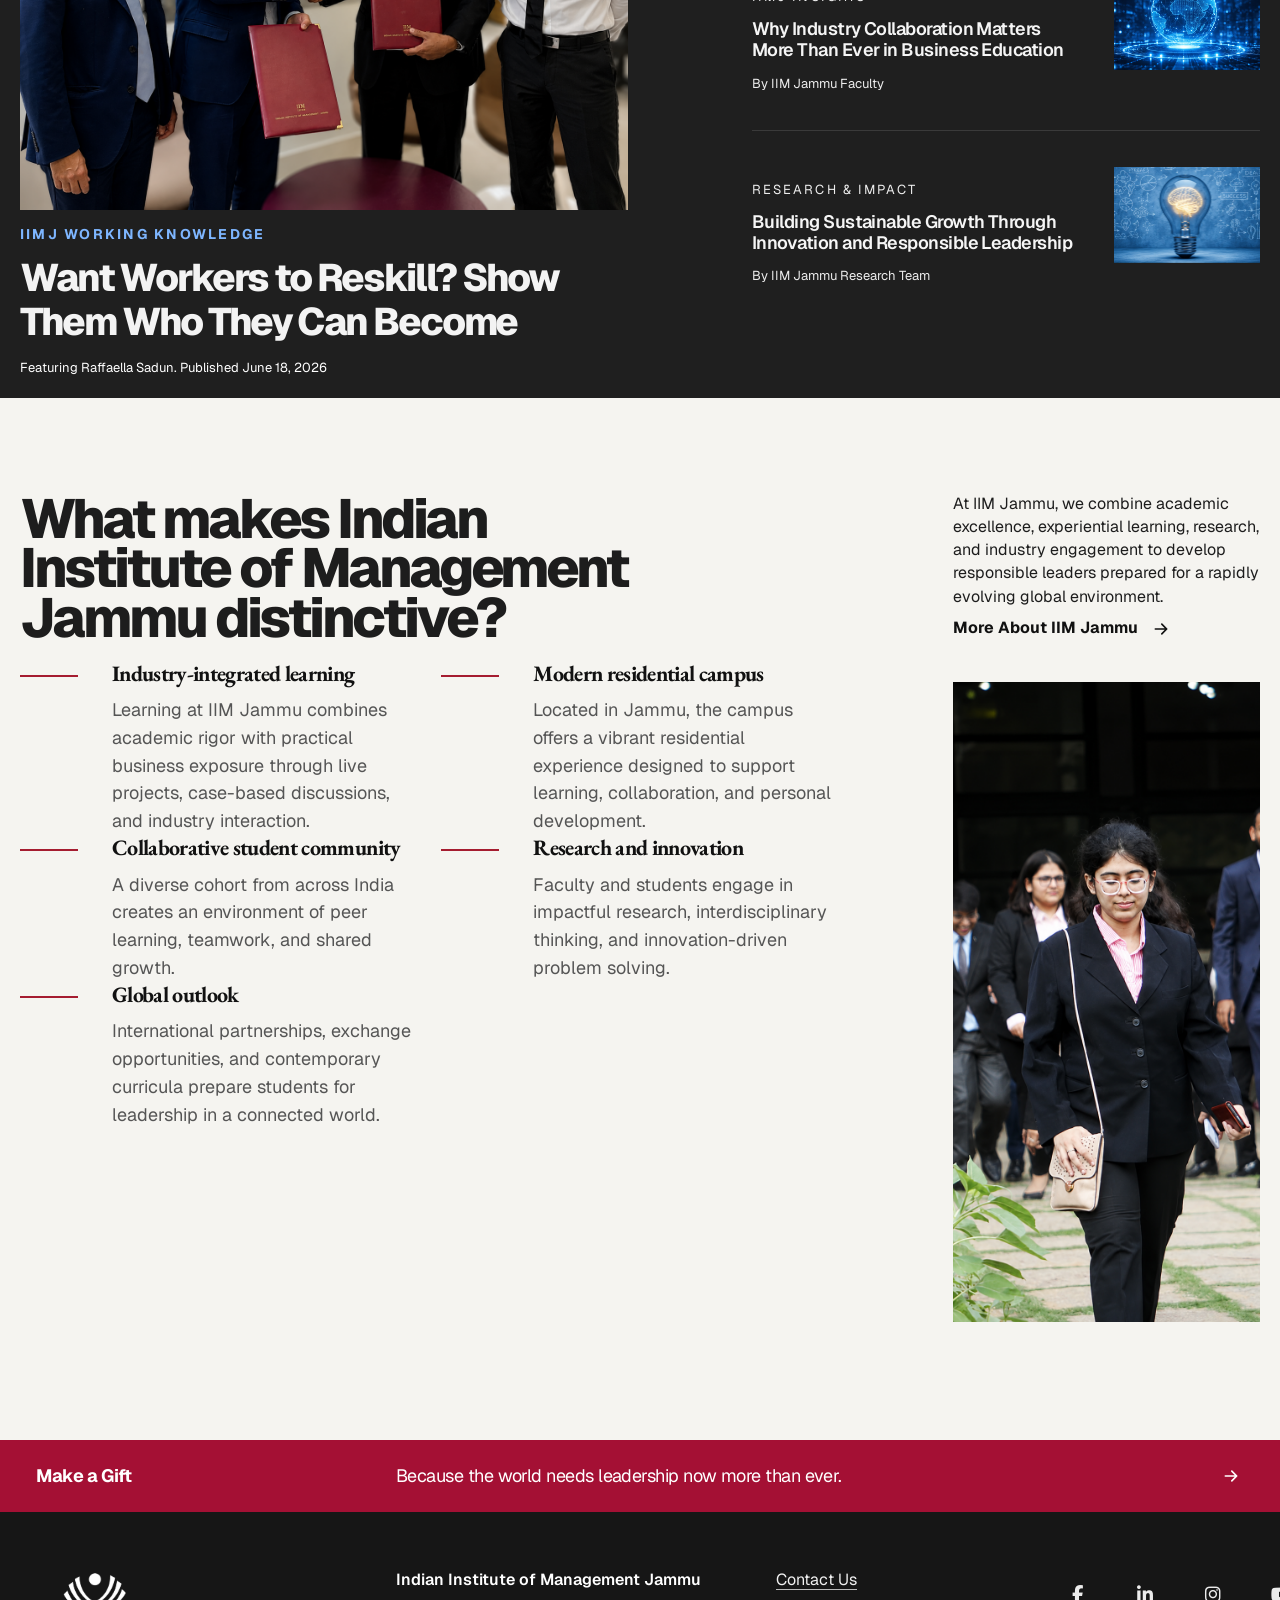
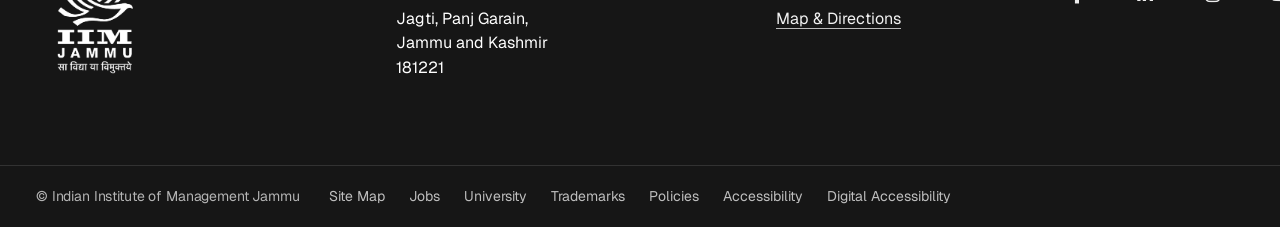
==== commit 46a15e0b: "header" ====
--- a/index.html
+++ b/index.html
@@ -10,7 +10,7 @@
     <link rel="preconnect" href="https://fonts.googleapis.com" />
     <link rel="preconnect" href="https://fonts.gstatic.com" crossorigin />
     <link
-      href="https://fonts.googleapis.com/css2?family=EB+Garamond:wght@400;500;700;800&family=Inter:wght@300;400;500;600;700&display=swap"
+      href="https://fonts.googleapis.com/css2?family=EB+Garamond:ital,wght@0,400..800;1,400..800&family=Geist:ital,wght@0,100..900;1,100..900&display=swap"
       rel="stylesheet"
     />
     <link
@@ -50,7 +50,27 @@
           <nav class="desktop-nav">
             <ul class="nav-list">
               <li class="nav-item">
-                <button class="nav-link">Institute</button>
+                <button class="nav-link">
+                  Institute
+
+                  <span class="nav-chevron">
+                    <svg
+                      xmlns="http://www.w3.org/2000/svg"
+                      width="12"
+                      height="12"
+                      viewBox="0 0 16 16"
+                      fill="none"
+                    >
+                      <path
+                        d="M4.5 6.5L8 10L11.5 6.5"
+                        stroke="currentColor"
+                        stroke-width="1.8"
+                        stroke-linecap="round"
+                        stroke-linejoin="round"
+                      />
+                    </svg>
+                  </span>
+                </button>
                 <div class="dropdown">
                   <ul class="dropdown-list">
                     <li>
@@ -89,7 +109,27 @@
               </li>
 
               <li class="nav-item">
-                <button class="nav-link">Programs</button>
+                <button class="nav-link">
+                  Programs
+
+                  <span class="nav-chevron">
+                    <svg
+                      xmlns="http://www.w3.org/2000/svg"
+                      width="12"
+                      height="12"
+                      viewBox="0 0 16 16"
+                      fill="none"
+                    >
+                      <path
+                        d="M4.5 6.5L8 10L11.5 6.5"
+                        stroke="currentColor"
+                        stroke-width="1.8"
+                        stroke-linecap="round"
+                        stroke-linejoin="round"
+                      />
+                    </svg>
+                  </span>
+                </button>
                 <div class="dropdown">
                   <ul class="dropdown-list">
                     <li>
@@ -112,7 +152,27 @@
               </li>
 
               <li class="nav-item">
-                <button class="nav-link">Executive Education</button>
+                <button class="nav-link">
+                  Executive Education
+
+                  <span class="nav-chevron">
+                    <svg
+                      xmlns="http://www.w3.org/2000/svg"
+                      width="12"
+                      height="12"
+                      viewBox="0 0 16 16"
+                      fill="none"
+                    >
+                      <path
+                        d="M4.5 6.5L8 10L11.5 6.5"
+                        stroke="currentColor"
+                        stroke-width="1.8"
+                        stroke-linecap="round"
+                        stroke-linejoin="round"
+                      />
+                    </svg>
+                  </span>
+                </button>
                 <div class="dropdown">
                   <ul class="dropdown-list">
                     <li>
@@ -131,7 +191,27 @@
               </li>
 
               <li class="nav-item">
-                <button class="nav-link">Faculty & Research</button>
+                <button class="nav-link">
+                  Faculty & Research
+
+                  <span class="nav-chevron">
+                    <svg
+                      xmlns="http://www.w3.org/2000/svg"
+                      width="12"
+                      height="12"
+                      viewBox="0 0 16 16"
+                      fill="none"
+                    >
+                      <path
+                        d="M4.5 6.5L8 10L11.5 6.5"
+                        stroke="currentColor"
+                        stroke-width="1.8"
+                        stroke-linecap="round"
+                        stroke-linejoin="round"
+                      />
+                    </svg>
+                  </span>
+                </button>
                 <div class="dropdown">
                   <ul class="dropdown-list">
                     <li>
@@ -150,7 +230,27 @@
               </li>
 
               <li class="nav-item">
-                <button class="nav-link">International</button>
+                <button class="nav-link">
+                  International
+
+                  <span class="nav-chevron">
+                    <svg
+                      xmlns="http://www.w3.org/2000/svg"
+                      width="12"
+                      height="12"
+                      viewBox="0 0 16 16"
+                      fill="none"
+                    >
+                      <path
+                        d="M4.5 6.5L8 10L11.5 6.5"
+                        stroke="currentColor"
+                        stroke-width="1.8"
+                        stroke-linecap="round"
+                        stroke-linejoin="round"
+                      />
+                    </svg>
+                  </span>
+                </button>
                 <div class="dropdown">
                   <ul class="dropdown-list">
                     <li>
@@ -177,7 +277,27 @@
               </li>
 
               <li class="nav-item">
-                <button class="nav-link">Corporate Relations</button>
+                <button class="nav-link">
+                  Corporate Relations
+
+                  <span class="nav-chevron">
+                    <svg
+                      xmlns="http://www.w3.org/2000/svg"
+                      width="12"
+                      height="12"
+                      viewBox="0 0 16 16"
+                      fill="none"
+                    >
+                      <path
+                        d="M4.5 6.5L8 10L11.5 6.5"
+                        stroke="currentColor"
+                        stroke-width="1.8"
+                        stroke-linecap="round"
+                        stroke-linejoin="round"
+                      />
+                    </svg>
+                  </span>
+                </button>
                 <div class="dropdown">
                   <ul class="dropdown-list">
                     <li>
@@ -185,7 +305,7 @@
                     </li>
 
                     <li>
-                      <a href="#"> Placement Process and Calendar </a>
+                      <a href="#"> Placement Process and <br />Calendar </a>
                     </li>
 
                     <li>
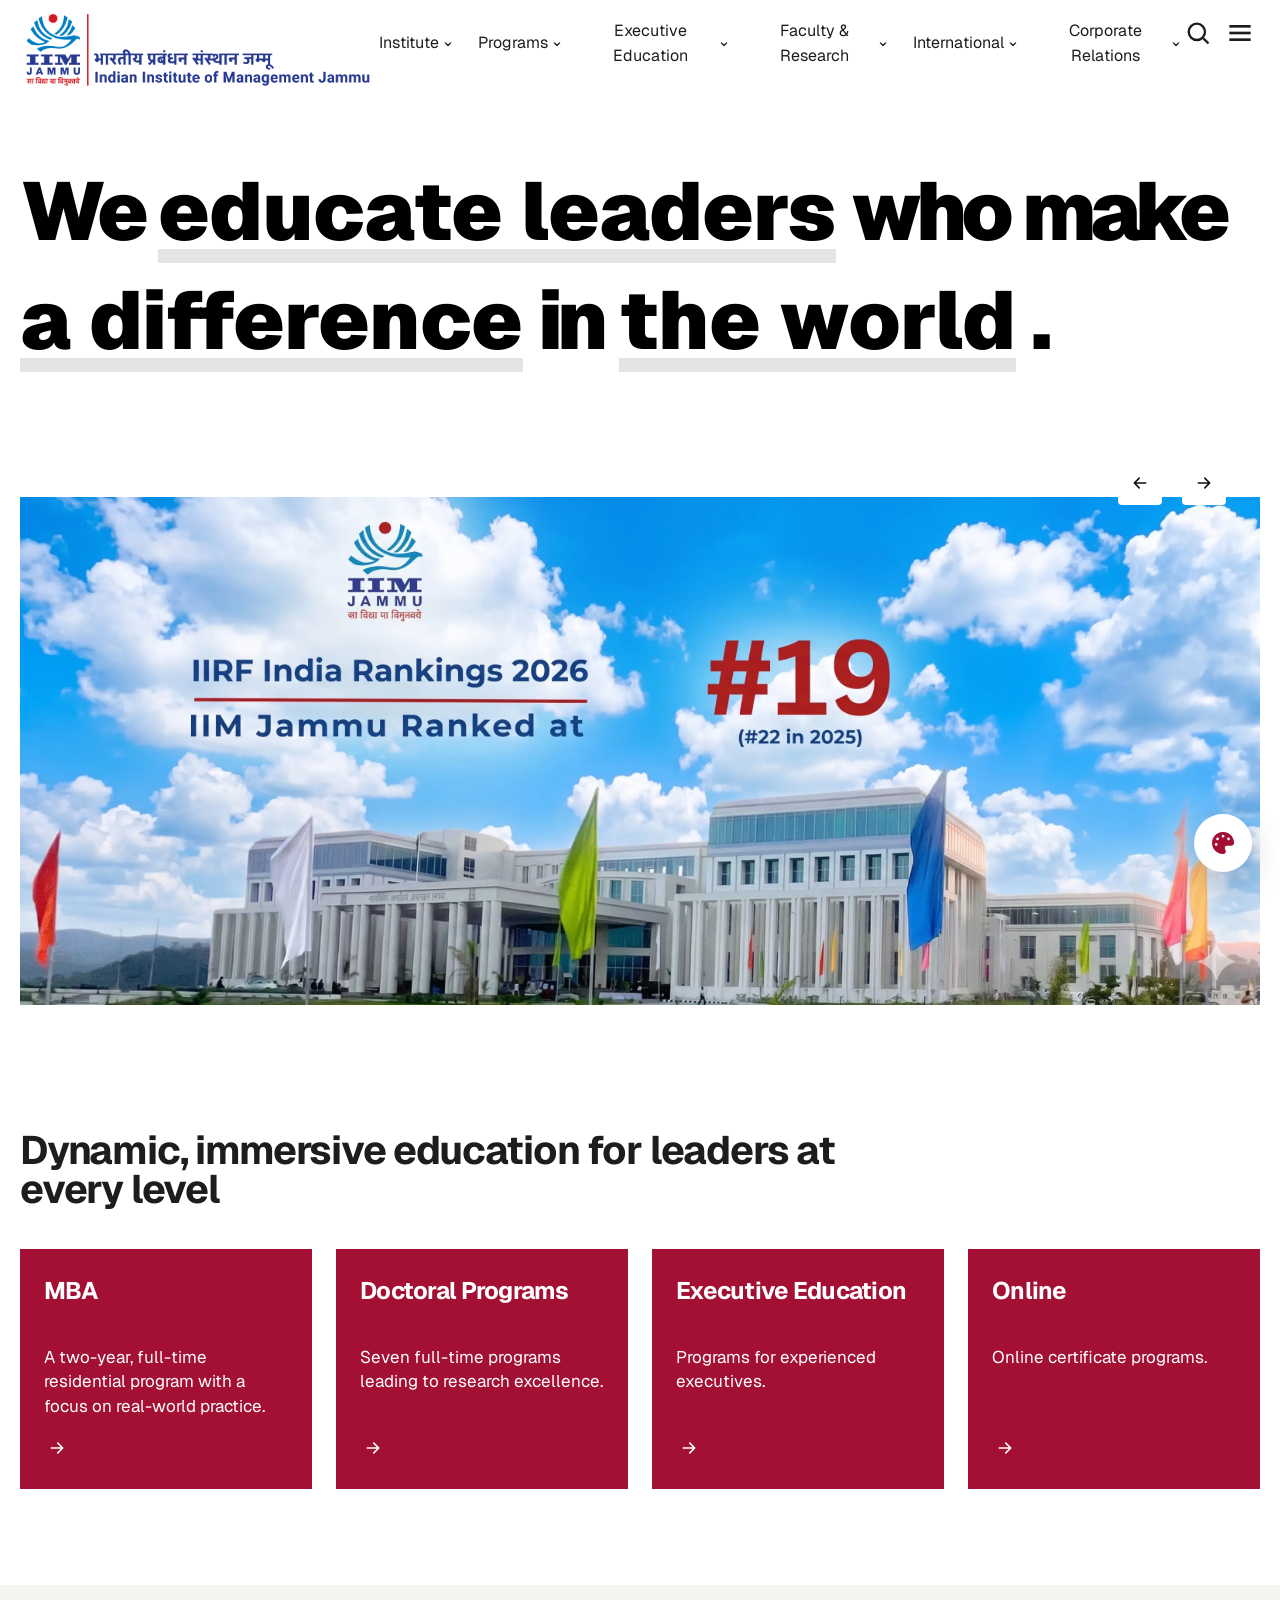
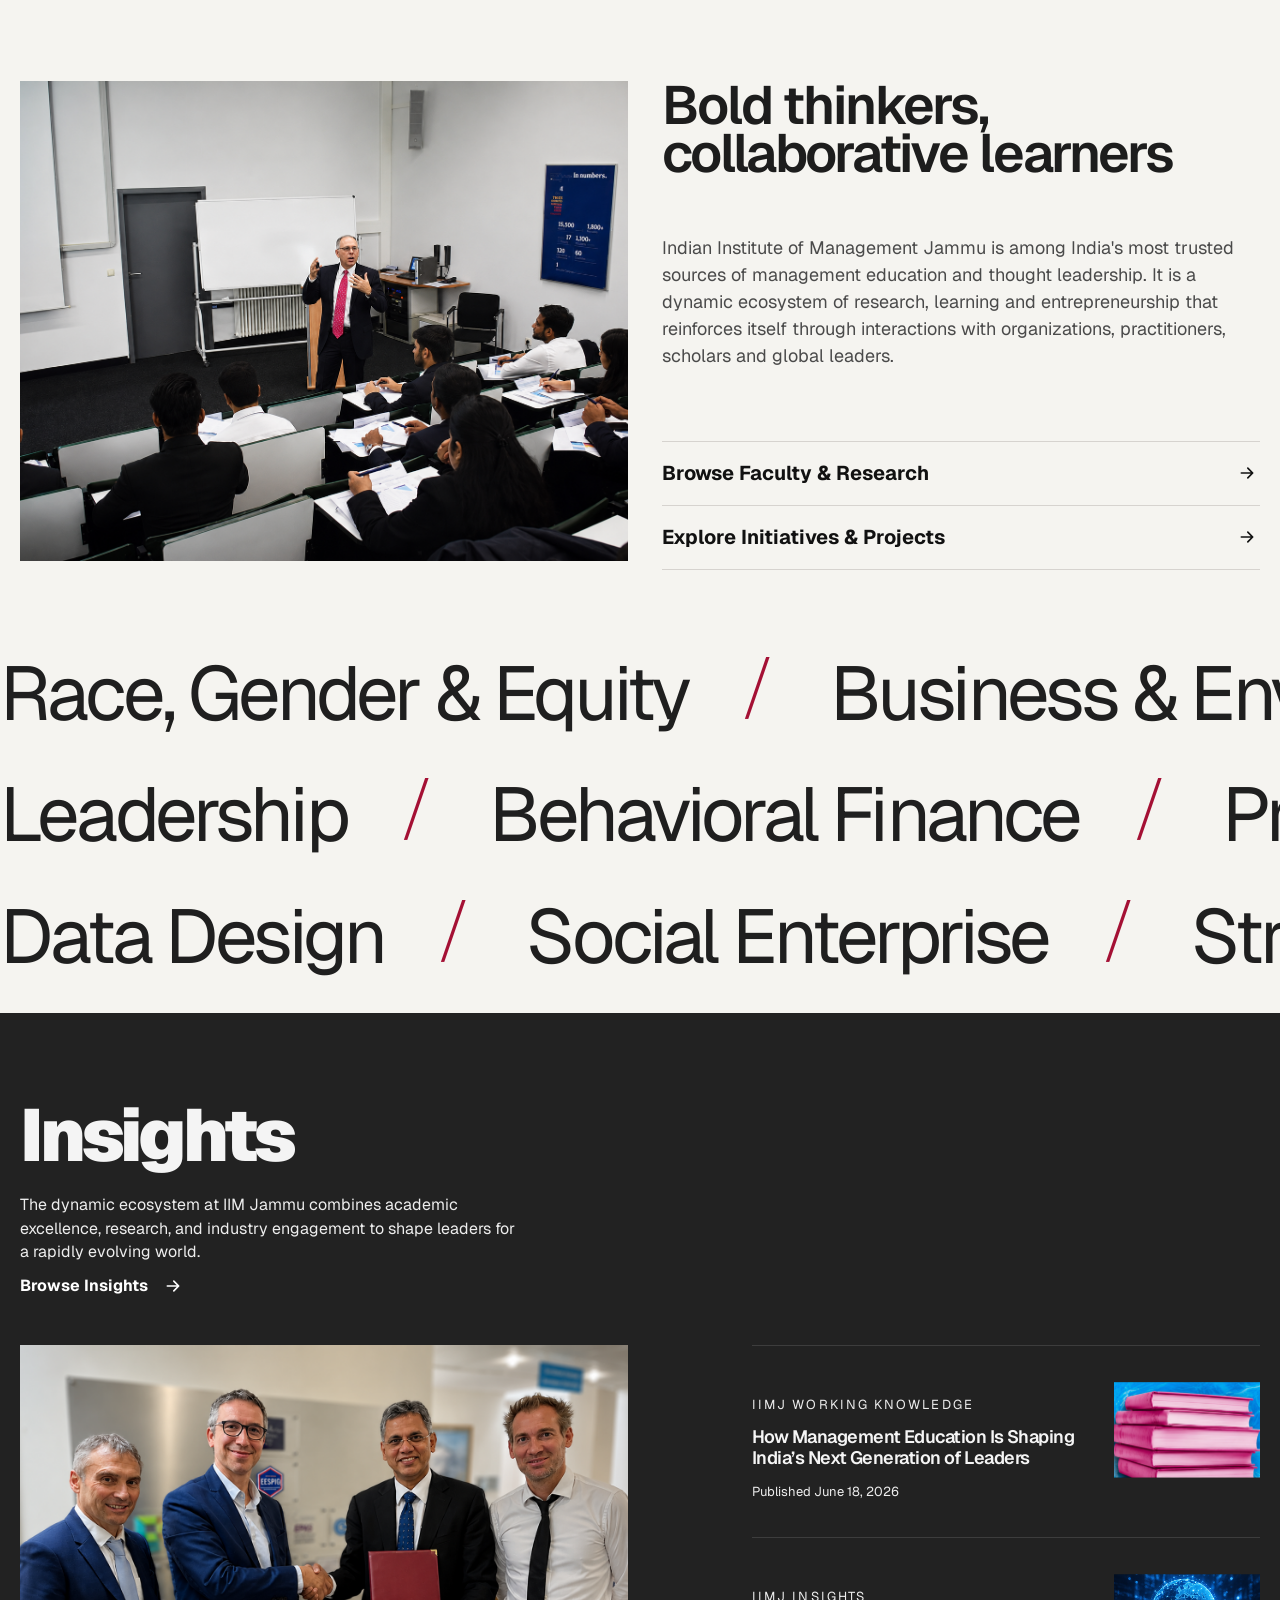
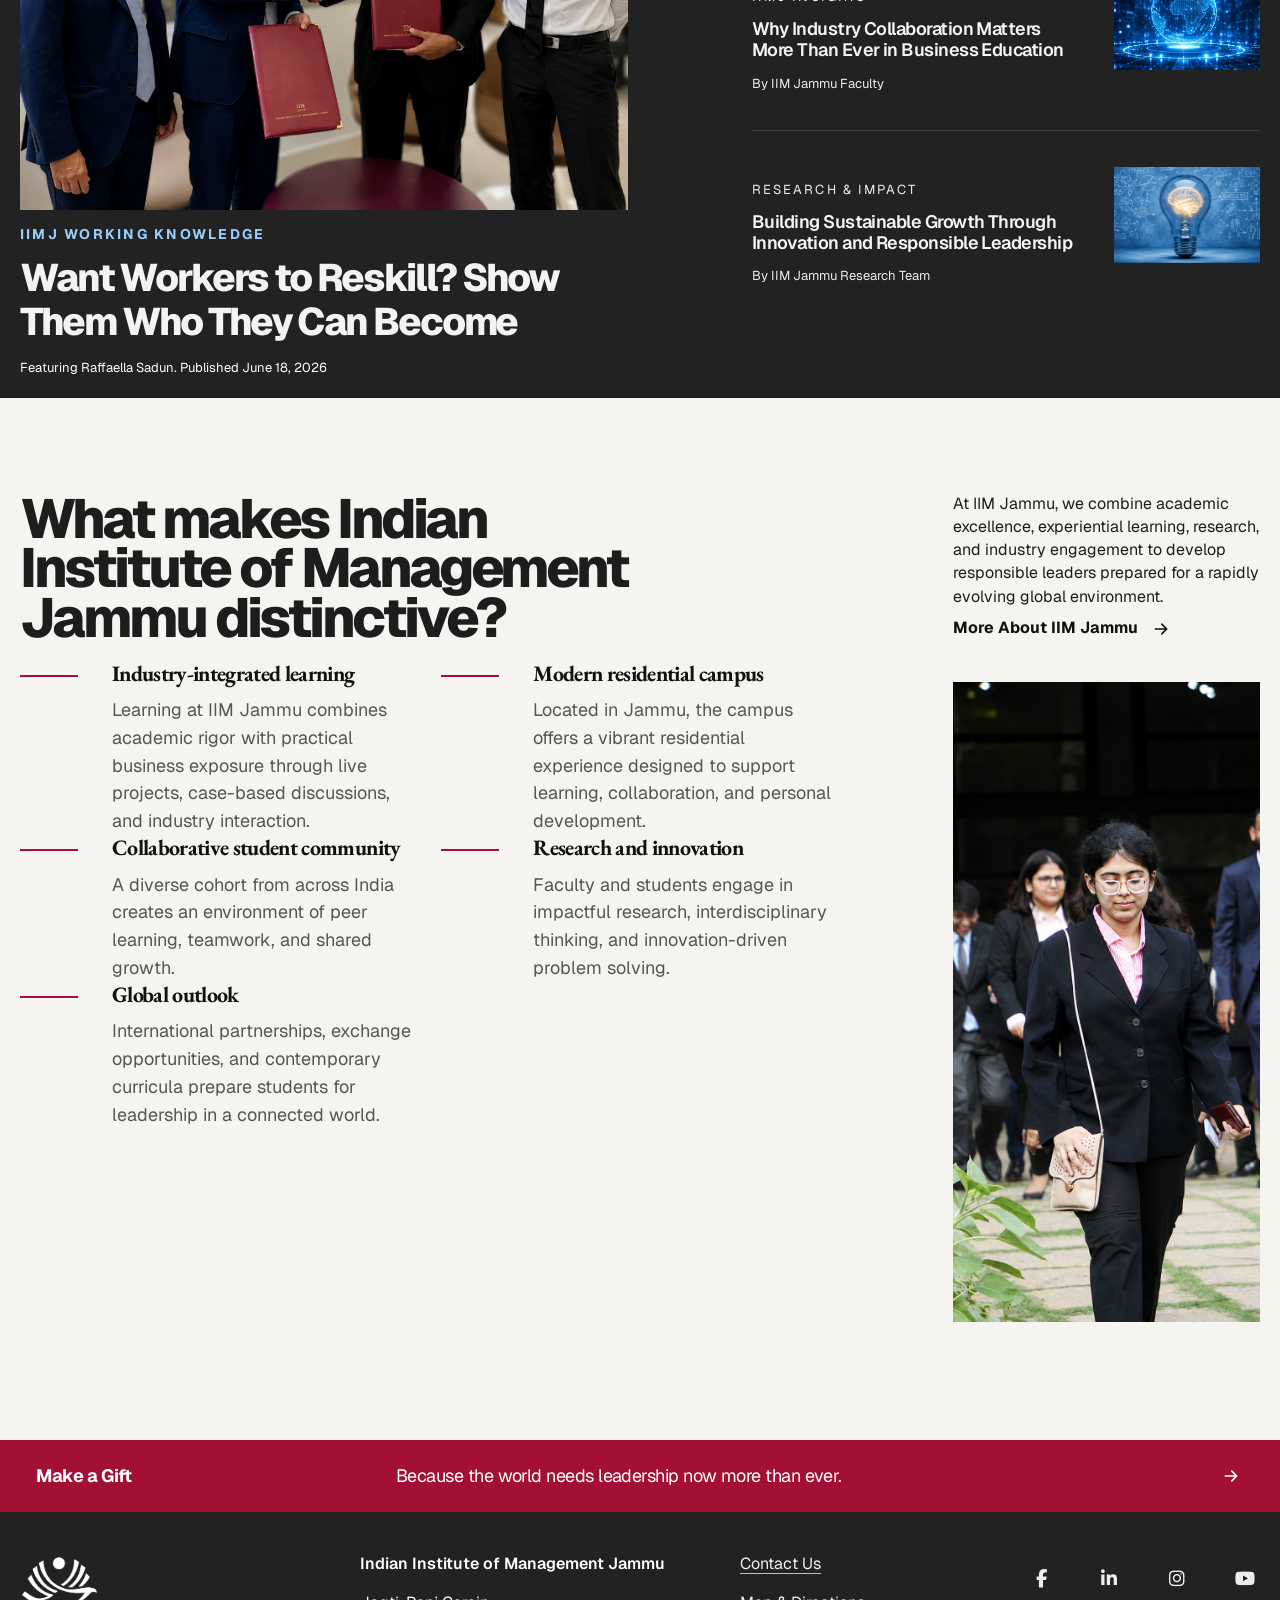
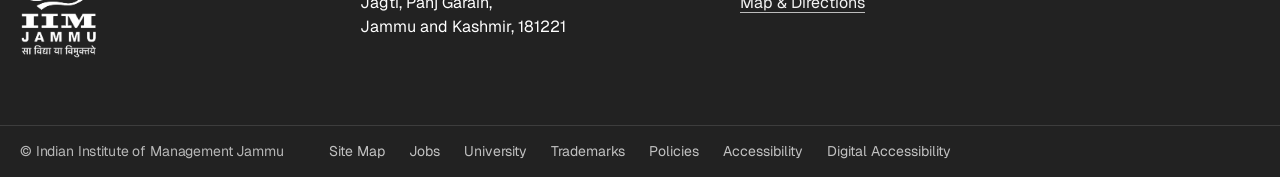
==== commit 21700e47: "theme" ====
--- a/index.html
+++ b/index.html
@@ -1809,8 +1809,7 @@
 
             <p>
               Jagti, Panj Garain,<br />
-              Jammu and Kashmir <br />
-              181221
+              Jammu and Kashmir, 181221
             </p>
           </div>
 
@@ -1904,8 +1903,40 @@
 
       <button class="search-close">Close</button>
     </div>
+    <!-- =========================================
+THEME SWITCHER
+========================================= -->
+
+    <div class="theme-switcher">
+      <button class="theme-toggle" aria-label="Change Theme">
+        <i class="fa-solid fa-palette"></i>
+      </button>
+
+      <div class="theme-menu">
+        <button class="theme-option" data-theme="crimson">
+          <span class="theme-dot crimson"></span>
+          HBS
+        </button>
+
+        <button class="theme-option" data-theme="blue">
+          <span class="theme-dot blue"></span>
+          IIMJ
+        </button>
+
+        <button class="theme-option" data-theme="green">
+          <span class="theme-dot green"></span>
+          Custom1
+        </button>
+
+        <button class="theme-option" data-theme="purple">
+          <span class="theme-dot purple"></span>
+          Custom2
+        </button>
+      </div>
+    </div>
 
     <script src="./assets/js/nav.js"></script>
     <script src="./assets/js/home.js"></script>
+    <script src="./assets/js/theme.js"></script>
   </body>
 </html>
